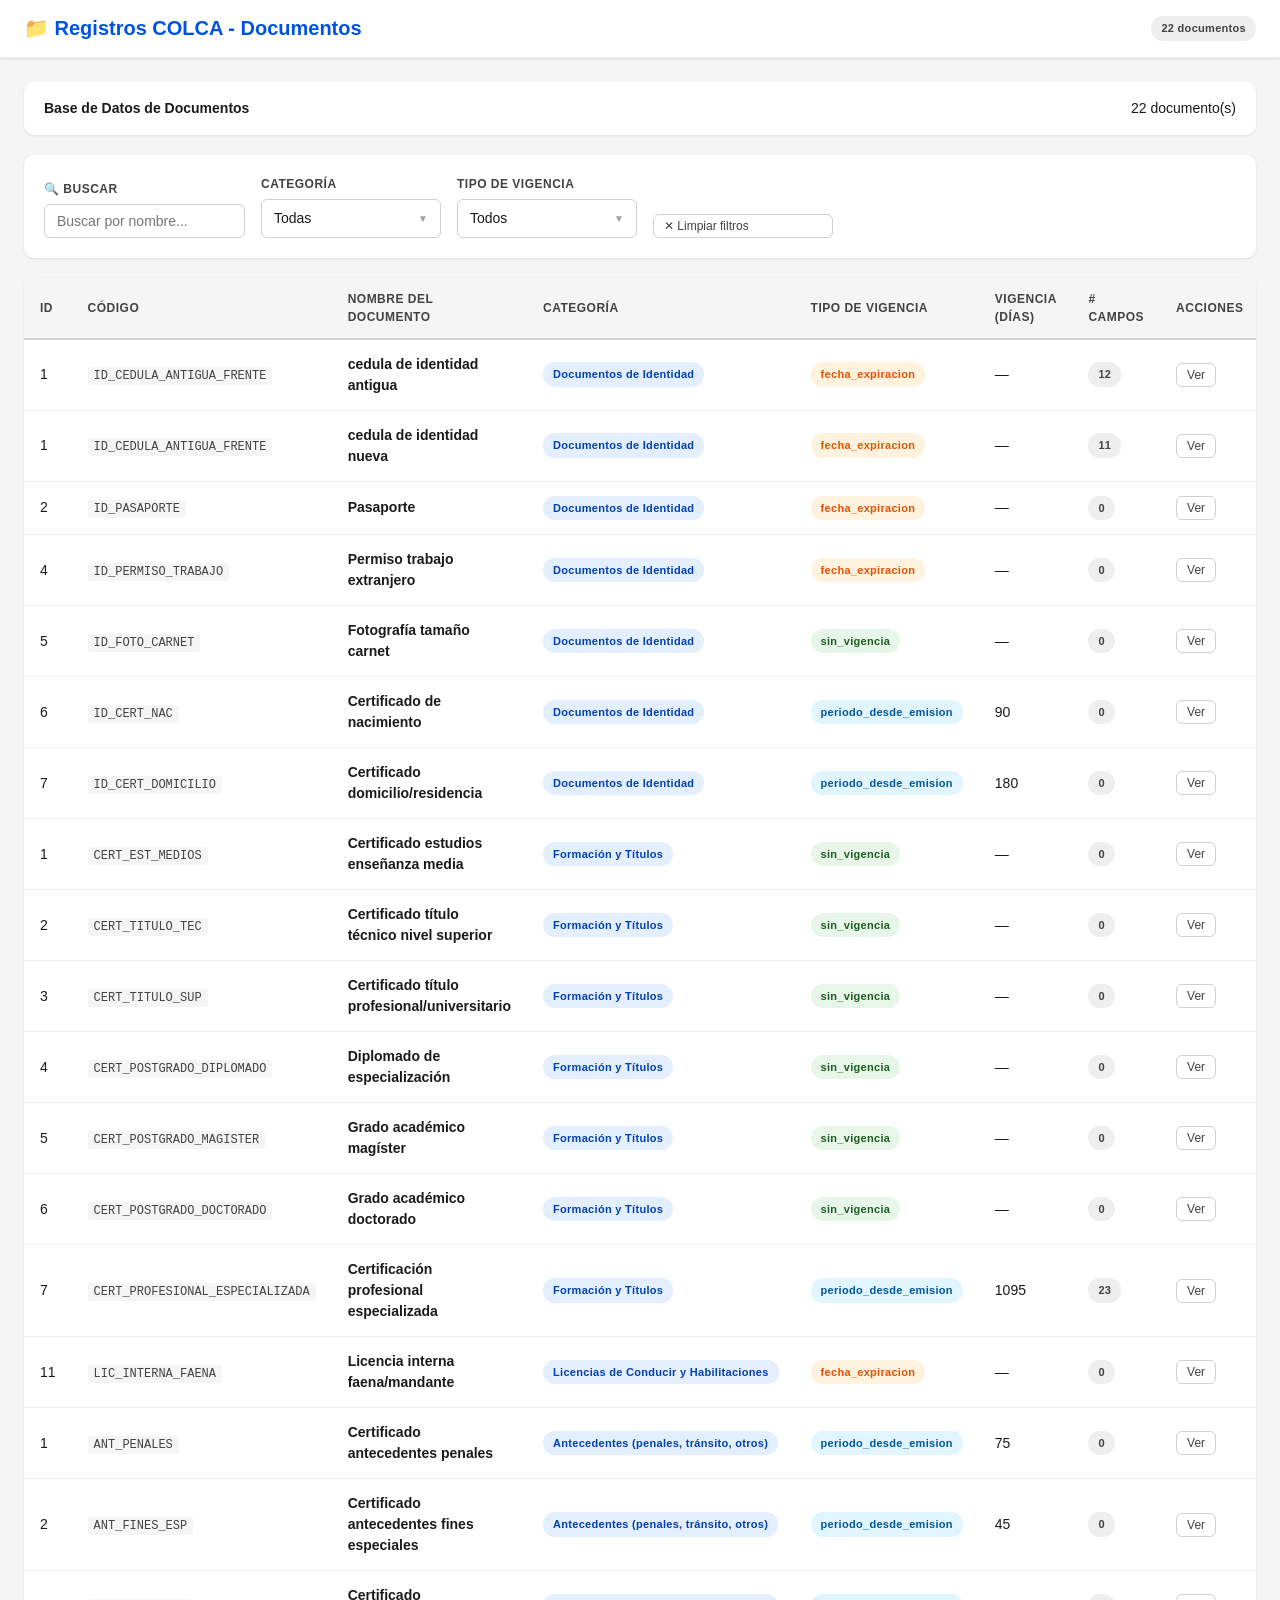
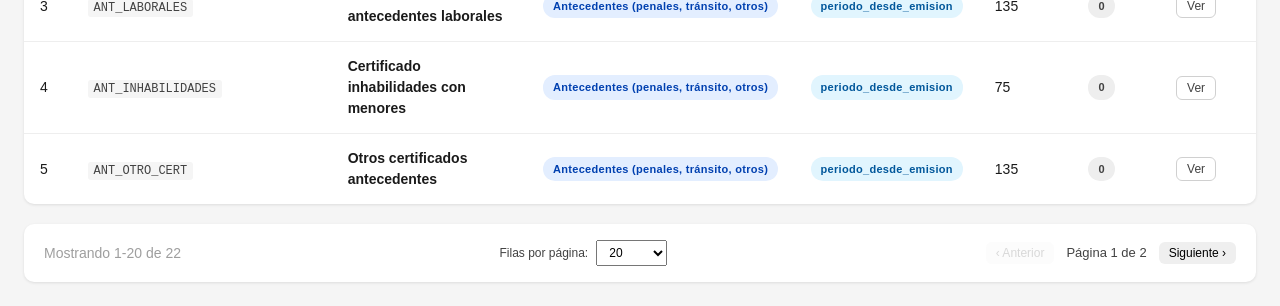
==== documentos_page.html @ 01bb347a "Update public page - 25-05-2026 20:51:00,65" ====
<!DOCTYPE html>
<html lang="es">
<head>
  <meta charset="UTF-8">
  <meta name="viewport" content="width=device-width, initial-scale=1.0">
  <title>Registros COLCA - Documentos</title>
  <style>
/* ============================================================================
   REGISTROS COLCA - Stylesheet
   Design System & Component Library
   ============================================================================ */

/* ============================================================================
   CSS VARIABLES
   ============================================================================ */

:root {
  /* Colors */
  --primary: #0053e2;
  --primary-hover: #003da3;
  --secondary: #ffc220;
  --success: #2a8703;
  --success-hover: #1f6602;
  --danger: #ea1100;
  --danger-hover: #b50d00;
  --warning: #ff9800;
  --info: #00bcd4;
  
  /* Grays */
  --gray-10: #f5f5f5;
  --gray-20: #eeeeee;
  --gray-50: #d0d0d0;
  --gray-100: #9e9e9e;
  --gray-140: #424242;
  --gray-160: #1a1a1a;
  
  /* UI */
  --border-radius: 6px;
  --border-radius-lg: 10px;
  --shadow-sm: 0 1px 3px rgba(0,0,0,.10);
  --shadow-md: 0 2px 8px rgba(0,0,0,.12);
  --shadow-lg: 0 4px 16px rgba(0,0,0,.15);
  
  /* Typography */
  --font-family: -apple-system, BlinkMacSystemFont, "Segoe UI", Roboto, "Helvetica Neue", Arial, sans-serif;
  --font-mono: "Consolas", "Monaco", "Courier New", monospace;
}

/* ============================================================================
   BASE STYLES
   ============================================================================ */

* {
  box-sizing: border-box;
  margin: 0;
  padding: 0;
}

body {
  font-family: var(--font-family);
  font-size: 14px;
  line-height: 1.5;
  color: var(--gray-160);
  background: var(--gray-10);
  overflow-x: hidden;
}

h1, h2, h3, h4, h5, h6 {
  font-weight: 600;
  line-height: 1.2;
}

h1 { font-size: 24px; }
h2 { font-size: 20px; }
h3 { font-size: 16px; }

/* ============================================================================
   HEADER
   ============================================================================ */

.header {
  background: white;
  border-bottom: 1px solid var(--gray-20);
  box-shadow: var(--shadow-sm);
  position: sticky;
  top: 0;
  z-index: 100;
}

.header-content {
  max-width: 1400px;
  margin: 0 auto;
  padding: 16px 24px;
  display: flex;
  align-items: center;
  justify-content: space-between;
}

.header h1 {
  margin: 0;
  color: var(--primary);
  font-size: 20px;
}

.header-actions {
  display: flex;
  align-items: center;
  gap: 10px;
}

/* ============================================================================
   CONTAINER
   ============================================================================ */

.container {
  max-width: 1400px;
  margin: 0 auto;
  padding: 24px;
}

/* ============================================================================
   BUTTONS
   ============================================================================ */

.btn {
  padding: 8px 16px;
  border: none;
  border-radius: var(--border-radius);
  font-size: 14px;
  font-weight: 500;
  font-family: inherit;
  cursor: pointer;
  transition: all 0.15s ease;
  display: inline-flex;
  align-items: center;
  gap: 6px;
  white-space: nowrap;
}

.btn:disabled {
  opacity: 0.5;
  cursor: not-allowed;
}

.btn-primary {
  background: var(--primary);
  color: white;
}

.btn-primary:hover:not(:disabled) {
  background: var(--primary-hover);
}

.btn-success {
  background: var(--success);
  color: white;
}

.btn-success:hover:not(:disabled) {
  background: var(--success-hover);
}

.btn-danger {
  background: var(--danger);
  color: white;
}

.btn-danger:hover:not(:disabled) {
  background: var(--danger-hover);
}

.btn-outline {
  background: white;
  color: var(--gray-140);
  border: 1px solid var(--gray-50);
}

.btn-outline:hover:not(:disabled) {
  background: var(--gray-10);
  border-color: var(--gray-100);
}

.btn-sm {
  padding: 4px 10px;
  font-size: 12px;
}

.btn-icon {
  padding: 6px;
  background: transparent;
  border: none;
  font-size: 18px;
  color: var(--gray-100);
  cursor: pointer;
  transition: color 0.15s;
}

.btn-icon:hover {
  color: var(--gray-160);
}

/* ============================================================================
   TOOLBAR
   ============================================================================ */

.toolbar {
  background: white;
  border-radius: var(--border-radius-lg);
  padding: 16px 20px;
  margin-bottom: 20px;
  display: flex;
  align-items: center;
  justify-content: space-between;
  box-shadow: var(--shadow-sm);
}

.toolbar-left, .toolbar-right {
  display: flex;
  align-items: center;
  gap: 10px;
}

/* ============================================================================
   FILTERS PANEL
   ============================================================================ */

.filters-panel {
  background: white;
  border-radius: var(--border-radius-lg);
  padding: 20px;
  margin-bottom: 20px;
  box-shadow: var(--shadow-sm);
  display: flex;
  flex-wrap: wrap;
  gap: 16px;
  align-items: flex-end;
}

.filter-group {
  display: flex;
  flex-direction: column;
  gap: 6px;
  min-width: 180px;
}

.filter-group label {
  font-size: 12px;
  font-weight: 600;
  color: var(--gray-140);
  text-transform: uppercase;
  letter-spacing: 0.5px;
}

/* ============================================================================
   INPUTS
   ============================================================================ */

.input-text {
  padding: 8px 12px;
  border: 1px solid var(--gray-50);
  border-radius: var(--border-radius);
  font-size: 14px;
  font-family: inherit;
  transition: border-color 0.15s;
  width: 100%;
}

.input-text:focus {
  outline: none;
  border-color: var(--primary);
}

.input-text:disabled {
  background: var(--gray-10);
  cursor: not-allowed;
}

.input-text-inline {
  padding: 4px 8px;
  border: 1px solid var(--gray-50);
  border-radius: var(--border-radius);
  font-size: 13px;
  font-family: inherit;
  width: 100%;
}

.input-text-inline:focus {
  outline: none;
  border-color: var(--primary);
}

.input-textarea {
  padding: 10px 12px;
  border: 1px solid var(--gray-50);
  border-radius: var(--border-radius);
  font-size: 14px;
  font-family: inherit;
  resize: vertical;
  width: 100%;
}

.input-textarea:focus {
  outline: none;
  border-color: var(--primary);
}

.input-select {
  padding: 8px 12px;
  border: 1px solid var(--gray-50);
  border-radius: var(--border-radius);
  font-size: 14px;
  font-family: inherit;
  background: white;
  cursor: pointer;
  width: 100%;
}

.input-select:focus {
  outline: none;
  border-color: var(--primary);
}

.select-sm {
  padding: 4px 8px;
  font-size: 12px;
}

.input-group {
  display: flex;
  gap: 8px;
}

/* ============================================================================
   MULTI-SELECT DROPDOWN
   ============================================================================ */

.multi-select {
  position: relative;
  min-width: 180px;
}

.ms-trigger {
  padding: 8px 12px;
  border: 1px solid var(--gray-50);
  border-radius: var(--border-radius);
  background: white;
  cursor: pointer;
  display: flex;
  align-items: center;
  justify-content: space-between;
  gap: 8px;
  transition: border-color 0.15s;
}

.ms-trigger:hover {
  border-color: var(--gray-100);
}

.ms-text {
  flex: 1;
  overflow: hidden;
  text-overflow: ellipsis;
  white-space: nowrap;
  font-size: 14px;
}

.ms-arrow {
  color: var(--gray-100);
  font-size: 10px;
}

.ms-dropdown {
  position: absolute;
  top: 100%;
  left: 0;
  right: 0;
  margin-top: 4px;
  background: white;
  border: 1px solid var(--gray-50);
  border-radius: var(--border-radius);
  box-shadow: var(--shadow-md);
  z-index: 1000;
  max-height: 250px;
  overflow-y: auto;
}

.ms-options {
  padding: 6px;
}

.ms-option {
  display: flex;
  align-items: center;
  gap: 8px;
  padding: 8px 10px;
  border-radius: var(--border-radius);
  cursor: pointer;
  transition: background 0.15s;
}

.ms-option:hover {
  background: var(--gray-10);
}

.ms-option input[type="checkbox"] {
  cursor: pointer;
}

/* ============================================================================
   TABLE
   ============================================================================ */

.table-container {
  background: white;
  border-radius: var(--border-radius-lg);
  box-shadow: var(--shadow-sm);
  overflow: hidden;
  margin-bottom: 20px;
}

.data-table {
  width: 100%;
  border-collapse: collapse;
}

.data-table thead {
  background: var(--gray-10);
  border-bottom: 2px solid var(--gray-50);
}

.data-table th {
  padding: 12px 16px;
  text-align: left;
  font-size: 12px;
  font-weight: 600;
  color: var(--gray-140);
  text-transform: uppercase;
  letter-spacing: 0.5px;
}

.data-table td {
  padding: 14px 16px;
  border-bottom: 1px solid var(--gray-20);
  font-size: 14px;
}

.data-table tbody tr:last-child td {
  border-bottom: none;
}

.table-row-clickable {
  cursor: pointer;
  transition: background 0.15s;
}

.table-row-clickable:hover {
  background: var(--gray-10);
}

.empty-state {
  text-align: center;
  padding: 60px 20px !important;
  color: var(--gray-100);
  font-size: 14px;
}

.empty-state-small {
  text-align: center;
  padding: 20px !important;
  color: var(--gray-100);
  font-size: 13px;
}

/* ============================================================================
   BADGES
   ============================================================================ */

.badge {
  display: inline-block;
  padding: 4px 10px;
  border-radius: 12px;
  font-size: 11px;
  font-weight: 600;
  letter-spacing: 0.3px;
  white-space: nowrap;
}

.badge-category {
  background: #e3eeff;
  color: #0040b0;
}

.badge-vigencia-fecha_expiracion {
  background: #fff3e0;
  color: #e65100;
}

.badge-vigencia-sin_vigencia {
  background: #e8f5e9;
  color: #1b5e20;
}

.badge-vigencia-periodo_desde_emision {
  background: #e1f5fe;
  color: #01579b;
}

.badge-neutral {
  background: var(--gray-20);
  color: var(--gray-140);
}

.badge-warning {
  background: var(--warning);
  color: white;
  animation: pulse 2s infinite;
}

@keyframes pulse {
  0%, 100% { opacity: 1; }
  50% { opacity: 0.7; }
}

.code-badge {
  font-family: var(--font-mono);
  font-size: 12px;
  background: var(--gray-10);
  padding: 2px 6px;
  border-radius: 3px;
  color: var(--gray-140);
}

/* ============================================================================
   PAGINATION
   ============================================================================ */

.pagination-bar {
  background: white;
  border-radius: var(--border-radius-lg);
  padding: 16px 20px;
  box-shadow: var(--shadow-sm);
  display: flex;
  align-items: center;
  justify-content: space-between;
  flex-wrap: wrap;
  gap: 16px;
}

.pagination-info {
  font-size: 14px;
  color: var(--gray-100);
}

.pagination-controls {
  display: flex;
  align-items: center;
  gap: 8px;
}

.pagination-controls label {
  font-size: 12px;
  color: var(--gray-140);
}

.pagination-buttons {
  display: flex;
  align-items: center;
  gap: 12px;
}

#page-indicator {
  font-size: 13px;
  color: var(--gray-140);
  font-weight: 500;
}

/* ============================================================================
   SIDEBAR
   ============================================================================ */

.sidebar {
  position: fixed;
  top: 0;
  right: 0;
  width: 500px;
  height: 100vh;
  background: white;
  box-shadow: var(--shadow-lg);
  z-index: 1001;
  display: none;
  flex-direction: column;
  animation: slideIn 0.25s ease-out;
}

@keyframes slideIn {
  from {
    transform: translateX(100%);
  }
  to {
    transform: translateX(0);
  }
}

.sidebar-overlay {
  position: fixed;
  top: 0;
  left: 0;
  width: 100%;
  height: 100%;
  background: rgba(0, 0, 0, 0.4);
  z-index: 1000;
  display: none;
  animation: fadeIn 0.25s ease-out;
}

@keyframes fadeIn {
  from { opacity: 0; }
  to { opacity: 1; }
}

.sidebar-header {
  padding: 20px 24px;
  border-bottom: 1px solid var(--gray-20);
  display: flex;
  align-items: center;
  justify-content: space-between;
}

.sidebar-header h2 {
  font-size: 18px;
  font-weight: 600;
  color: var(--gray-160);
  margin: 0;
  flex: 1;
  overflow: hidden;
  text-overflow: ellipsis;
  white-space: nowrap;
}

.sidebar-tabs {
  display: flex;
  border-bottom: 1px solid var(--gray-20);
  background: var(--gray-10);
}

.tab-btn {
  flex: 1;
  padding: 12px 16px;
  border: none;
  background: transparent;
  font-size: 13px;
  font-weight: 500;
  color: var(--gray-100);
  cursor: pointer;
  transition: all 0.15s;
  border-bottom: 2px solid transparent;
}

.tab-btn:hover {
  color: var(--gray-160);
  background: white;
}

.tab-btn.active {
  color: var(--primary);
  background: white;
  border-bottom-color: var(--primary);
}

.sidebar-body {
  flex: 1;
  overflow-y: auto;
  padding: 24px;
}

.sidebar-footer {
  padding: 16px 24px;
  border-top: 1px solid var(--gray-20);
  display: flex;
  gap: 10px;
}

/* ============================================================================
   FORM COMPONENTS
   ============================================================================ */

.form-section {
  display: flex;
  flex-direction: column;
  gap: 20px;
}

.form-group {
  display: flex;
  flex-direction: column;
  gap: 6px;
}

.form-label {
  font-size: 13px;
  font-weight: 600;
  color: var(--gray-140);
}

.form-hint {
  font-size: 12px;
  color: var(--gray-100);
  font-style: italic;
}

/* ============================================================================
   INFO BOX
   ============================================================================ */

.info-box {
  padding: 16px;
  border-radius: var(--border-radius);
  border-left: 4px solid;
  background: var(--gray-10);
  margin-top: 10px;
}

.info-box-blue {
  border-left-color: var(--info);
  background: #e1f5fe;
}

.info-box-gray {
  border-left-color: var(--gray-100);
  background: var(--gray-10);
}

.info-box-title {
  font-size: 13px;
  font-weight: 600;
  margin-bottom: 8px;
  color: var(--gray-160);
}

.info-box p {
  font-size: 13px;
  color: var(--gray-140);
  margin: 6px 0;
}

.info-list {
  margin: 8px 0;
  padding-left: 20px;
}

.info-list li {
  font-size: 13px;
  color: var(--gray-140);
  margin: 4px 0;
}

/* ============================================================================
   MINI TABLE (for nested data)
   ============================================================================ */

.mini-table {
  width: 100%;
  border-collapse: collapse;
  border: 1px solid var(--gray-50);
  border-radius: var(--border-radius);
  overflow: hidden;
}

.mini-table thead {
  background: var(--gray-10);
}

.mini-table th {
  padding: 10px 12px;
  text-align: left;
  font-size: 12px;
  font-weight: 600;
  color: var(--gray-140);
  border-bottom: 1px solid var(--gray-50);
}

.mini-table td {
  padding: 10px 12px;
  font-size: 13px;
  border-bottom: 1px solid var(--gray-20);
}

.mini-table tbody tr:last-child td {
  border-bottom: none;
}

/* ============================================================================
   RESPONSIVE
   ============================================================================ */

@media (max-width: 768px) {
  .sidebar {
    width: 100%;
  }
  
  .filters-panel {
    flex-direction: column;
  }
  
  .filter-group {
    width: 100%;
  }
  
  .toolbar {
    flex-direction: column;
    align-items: stretch;
  }
  
  .toolbar-left, .toolbar-right {
    flex-direction: column;
  }
  
  .pagination-bar {
    flex-direction: column;
    align-items: stretch;
  }
}

/* ============================================================================
   UTILITIES
   ============================================================================ */

.text-center { text-align: center; }
.text-right { text-align: right; }
.mt-10 { margin-top: 10px; }
.mt-20 { margin-top: 20px; }
.mb-10 { margin-bottom: 10px; }
.mb-20 { margin-bottom: 20px; }

  </style>
</head>
<body>
  <!-- Header -->
  <header class="header">
    <div class="header-content">
      <h1>📁 Registros COLCA - Documentos</h1>
      <div class="header-actions">
        <span class="badge badge-neutral" id="total-docs"></span>
      </div>
    </div>
  </header>

  <!-- Main Content -->
  <div class="container">
    <!-- Toolbar -->
    <div class="toolbar">
      <div class="toolbar-left">
        <strong>Base de Datos de Documentos</strong>
      </div>
      <div class="toolbar-right">
        <span id="stats-summary"></span>
      </div>
    </div>

    <!-- Filters -->
    <div class="filters-panel">
      <div class="filter-group">
        <label>🔍 Buscar</label>
        <input type="text" id="filter-search" class="input-text" placeholder="Buscar por nombre...">
      </div>

      <div class="filter-group">
        <label>Categoría</label>
        <div class="multi-select" id="ms-categoria">
          <div class="ms-trigger">
            <span class="ms-text">Todas</span>
            <span class="ms-arrow">▼</span>
          </div>
          <div class="ms-dropdown" style="display:none">
            <div class="ms-options" id="ms-categoria-opts"></div>
          </div>
        </div>
      </div>

      <div class="filter-group">
        <label>Tipo de Vigencia</label>
        <div class="multi-select" id="ms-vigencia">
          <div class="ms-trigger">
            <span class="ms-text">Todos</span>
            <span class="ms-arrow">▼</span>
          </div>
          <div class="ms-dropdown" style="display:none">
            <div class="ms-options" id="ms-vigencia-opts"></div>
          </div>
        </div>
      </div>

      <div class="filter-group">
        <button id="btn-clear-filters" class="btn btn-sm btn-outline">✕ Limpiar filtros</button>
      </div>
    </div>

    <!-- Table Container -->
    <div class="table-container">
      <table class="data-table" id="main-table">
        <thead>
          <tr>
            <th>ID</th>
            <th>Código</th>
            <th>Nombre del Documento</th>
            <th>Categoría</th>
            <th>Tipo de Vigencia</th>
            <th>Vigencia (días)</th>
            <th># Campos</th>
            <th>Acciones</th>
          </tr>
        </thead>
        <tbody id="table-body"></tbody>
      </table>
    </div>

    <!-- Pagination -->
    <div class="pagination-bar">
      <div class="pagination-info">
        <span id="pagination-info">Mostrando 0 de 0</span>
      </div>
      <div class="pagination-controls">
        <label>Filas por página:</label>
        <select id="rows-per-page" class="select-sm">
          <option value="20" selected>20</option>
          <option value="50">50</option>
          <option value="999999">Todas</option>
        </select>
      </div>
      <div class="pagination-buttons">
        <button id="btn-prev-page" class="btn btn-sm">‹ Anterior</button>
        <span id="page-indicator">Página 1 de 1</span>
        <button id="btn-next-page" class="btn btn-sm">Siguiente ›</button>
      </div>
    </div>
  </div>

  <!-- Sidebar (Read-only view) -->
  <div class="sidebar" id="sidebar" style="display: none;">
    <div class="sidebar-header">
      <h2 id="sidebar-title">Detalle del Documento</h2>
      <button id="btn-close-sidebar" class="btn-icon">✕</button>
    </div>

    <div class="sidebar-tabs">
      <button class="tab-btn active" data-tab="general">Información General</button>
      <button class="tab-btn" data-tab="vigencia">Vigencia</button>
      <button class="tab-btn" data-tab="campos">Campos</button>
      <button class="tab-btn" data-tab="notas">Notas</button>
    </div>

    <div class="sidebar-body" id="sidebar-body"></div>
  </div>

  <!-- Overlay -->
  <div class="sidebar-overlay" id="sidebar-overlay" style="display: none;"></div>

  <script>
    // ========================================================================
    // EMBEDDED DATA
    // ========================================================================
    const DOCUMENTS = [
  {
    "id": "1",
    "codigo": "ID_CEDULA_ANTIGUA_FRENTE",
    "nombre": "cedula de identidad antigua",
    "puede_tener_mas": "no",
    "categoria": "Documentos de Identidad",
    "tipo_vigencia": "fecha_expiracion",
    "vigencia_dias": "—",
    "campos": [
      {
        "nombre": "segundo apellido"
      },
      {
        "nombre": "primer nombre"
      },
      {
        "nombre": "segundo nombre"
      },
      {
        "nombre": "nacionalidad"
      },
      {
        "nombre": "sexo"
      },
      {
        "nombre": "fecha de nacimiento"
      },
      {
        "nombre": "numero de documento"
      },
      {
        "nombre": "fecha de emision"
      },
      {
        "nombre": "fecha de vencimiento"
      },
      {
        "nombre": "run"
      },
      {
        "nombre": "nacio_en"
      },
      {
        "nombre": "profesion"
      }
    ],
    "comentario": ""
  },
  {
    "id": "1",
    "codigo": "ID_CEDULA_ANTIGUA_FRENTE",
    "nombre": "cedula de identidad nueva",
    "puede_tener_mas": "no",
    "categoria": "Documentos de Identidad",
    "tipo_vigencia": "fecha_expiracion",
    "vigencia_dias": "—",
    "campos": [
      {
        "nombre": "segundo apellido"
      },
      {
        "nombre": "primer nombre"
      },
      {
        "nombre": "segundo nombre"
      },
      {
        "nombre": "nacionalidad"
      },
      {
        "nombre": "sexo"
      },
      {
        "nombre": "fecha de nacimiento"
      },
      {
        "nombre": "numero de documento"
      },
      {
        "nombre": "fecha de emision"
      },
      {
        "nombre": "fecha de vencimiento"
      },
      {
        "nombre": "run"
      },
      {
        "nombre": "nacio_en"
      }
    ],
    "comentario": ""
  },
  {
    "id": "2",
    "codigo": "ID_PASAPORTE",
    "nombre": "Pasaporte",
    "puede_tener_mas": "no",
    "categoria": "Documentos de Identidad",
    "tipo_vigencia": "fecha_expiracion",
    "vigencia_dias": "—",
    "campos": [],
    "comentario": ""
  },
  {
    "id": "4",
    "codigo": "ID_PERMISO_TRABAJO",
    "nombre": "Permiso trabajo extranjero",
    "puede_tener_mas": "no",
    "categoria": "Documentos de Identidad",
    "tipo_vigencia": "fecha_expiracion",
    "vigencia_dias": "—",
    "campos": [],
    "comentario": ""
  },
  {
    "id": "5",
    "codigo": "ID_FOTO_CARNET",
    "nombre": "Fotografía tamaño carnet",
    "puede_tener_mas": "no",
    "categoria": "Documentos de Identidad",
    "tipo_vigencia": "sin_vigencia",
    "vigencia_dias": "—",
    "campos": [],
    "comentario": ""
  },
  {
    "id": "6",
    "codigo": "ID_CERT_NAC",
    "nombre": "Certificado de nacimiento",
    "puede_tener_mas": "no",
    "categoria": "Documentos de Identidad",
    "tipo_vigencia": "periodo_desde_emision",
    "vigencia_dias": "90",
    "campos": [],
    "comentario": ""
  },
  {
    "id": "7",
    "codigo": "ID_CERT_DOMICILIO",
    "nombre": "Certificado domicilio/residencia",
    "puede_tener_mas": "no",
    "categoria": "Documentos de Identidad",
    "tipo_vigencia": "periodo_desde_emision",
    "vigencia_dias": "180",
    "campos": [],
    "comentario": ""
  },
  {
    "id": "1",
    "codigo": "CERT_EST_MEDIOS",
    "nombre": "Certificado estudios enseñanza media",
    "puede_tener_mas": "no",
    "categoria": "Formación y Títulos",
    "tipo_vigencia": "sin_vigencia",
    "vigencia_dias": "—",
    "campos": [],
    "comentario": ""
  },
  {
    "id": "2",
    "codigo": "CERT_TITULO_TEC",
    "nombre": "Certificado título técnico nivel superior",
    "puede_tener_mas": "no",
    "categoria": "Formación y Títulos",
    "tipo_vigencia": "sin_vigencia",
    "vigencia_dias": "—",
    "campos": [],
    "comentario": ""
  },
  {
    "id": "3",
    "codigo": "CERT_TITULO_SUP",
    "nombre": "Certificado título profesional/universitario",
    "puede_tener_mas": "no",
    "categoria": "Formación y Títulos",
    "tipo_vigencia": "sin_vigencia",
    "vigencia_dias": "—",
    "campos": [],
    "comentario": ""
  },
  {
    "id": "4",
    "codigo": "CERT_POSTGRADO_DIPLOMADO",
    "nombre": "Diplomado de especialización",
    "puede_tener_mas": "si",
    "categoria": "Formación y Títulos",
    "tipo_vigencia": "sin_vigencia",
    "vigencia_dias": "—",
    "campos": [],
    "comentario": ""
  },
  {
    "id": "5",
    "codigo": "CERT_POSTGRADO_MAGISTER",
    "nombre": "Grado académico magíster",
    "puede_tener_mas": "si",
    "categoria": "Formación y Títulos",
    "tipo_vigencia": "sin_vigencia",
    "vigencia_dias": "—",
    "campos": [],
    "comentario": ""
  },
  {
    "id": "6",
    "codigo": "CERT_POSTGRADO_DOCTORADO",
    "nombre": "Grado académico doctorado",
    "puede_tener_mas": "si",
    "categoria": "Formación y Títulos",
    "tipo_vigencia": "sin_vigencia",
    "vigencia_dias": "—",
    "campos": [],
    "comentario": ""
  },
  {
    "id": "7",
    "codigo": "CERT_PROFESIONAL_ESPECIALIZADA",
    "nombre": "Certificación profesional especializada",
    "puede_tener_mas": "si",
    "categoria": "Formación y Títulos",
    "tipo_vigencia": "periodo_desde_emision",
    "vigencia_dias": "1095",
    "campos": [
      {
        "nombre": "clase"
      },
      {
        "nombre": "numero de licencia"
      },
      {
        "nombre": "municipalidad"
      },
      {
        "nombre": "primer nombre"
      },
      {
        "nombre": "segundo nombre"
      },
      {
        "nombre": "primer apellido"
      },
      {
        "nombre": "segundo apellido"
      },
      {
        "nombre": "direccion"
      },
      {
        "nombre": "fecha ultimo control"
      },
      {
        "nombre": "fecha de control"
      },
      {
        "nombre": "restricciones"
      },
      {
        "nombre": "primer otorgamiento"
      },
      {
        "nombre": "run"
      },
      {
        "nombre": "primer apellido"
      },
      {
        "nombre": "segundo apellido"
      },
      {
        "nombre": "primer nombre"
      },
      {
        "nombre": "segundo nombre"
      },
      {
        "nombre": "direccion"
      },
      {
        "nombre": "restricciones"
      },
      {
        "nombre": "clase"
      },
      {
        "nombre": "primer otorgamiento"
      },
      {
        "nombre": "actual otorgamiento"
      },
      {
        "nombre": "proximo control"
      }
    ],
    "comentario": ""
  },
  {
    "id": "11",
    "codigo": "LIC_INTERNA_FAENA",
    "nombre": "Licencia interna faena/mandante",
    "puede_tener_mas": "no",
    "categoria": "Licencias de Conducir y Habilitaciones",
    "tipo_vigencia": "fecha_expiracion",
    "vigencia_dias": "—",
    "campos": [],
    "comentario": ""
  },
  {
    "id": "1",
    "codigo": "ANT_PENALES",
    "nombre": "Certificado antecedentes penales",
    "puede_tener_mas": "no",
    "categoria": "Antecedentes (penales, tránsito, otros)",
    "tipo_vigencia": "periodo_desde_emision",
    "vigencia_dias": "75",
    "campos": [],
    "comentario": ""
  },
  {
    "id": "2",
    "codigo": "ANT_FINES_ESP",
    "nombre": "Certificado antecedentes fines especiales",
    "puede_tener_mas": "no",
    "categoria": "Antecedentes (penales, tránsito, otros)",
    "tipo_vigencia": "periodo_desde_emision",
    "vigencia_dias": "45",
    "campos": [],
    "comentario": ""
  },
  {
    "id": "3",
    "codigo": "ANT_LABORALES",
    "nombre": "Certificado antecedentes laborales",
    "puede_tener_mas": "no",
    "categoria": "Antecedentes (penales, tránsito, otros)",
    "tipo_vigencia": "periodo_desde_emision",
    "vigencia_dias": "135",
    "campos": [],
    "comentario": ""
  },
  {
    "id": "4",
    "codigo": "ANT_INHABILIDADES",
    "nombre": "Certificado inhabilidades con menores",
    "puede_tener_mas": "no",
    "categoria": "Antecedentes (penales, tránsito, otros)",
    "tipo_vigencia": "periodo_desde_emision",
    "vigencia_dias": "75",
    "campos": [],
    "comentario": ""
  },
  {
    "id": "5",
    "codigo": "ANT_OTRO_CERT",
    "nombre": "Otros certificados antecedentes",
    "puede_tener_mas": "no",
    "categoria": "Antecedentes (penales, tránsito, otros)",
    "tipo_vigencia": "periodo_desde_emision",
    "vigencia_dias": "135",
    "campos": [],
    "comentario": ""
  },
  {
    "id": "6",
    "codigo": "ANT_HOJA_VIDA_COND",
    "nombre": "Hoja vida conductor",
    "puede_tener_mas": "no",
    "categoria": "Antecedentes (penales, tránsito, otros)",
    "tipo_vigencia": "periodo_desde_emision",
    "vigencia_dias": "365",
    "campos": [],
    "comentario": ""
  },
  {
    "id": "7",
    "codigo": "ANT_ANTEC_TRANSITO",
    "nombre": "Certificado antecedentes tránsito",
    "puede_tener_mas": "no",
    "categoria": "Antecedentes (penales, tránsito, otros)",
    "tipo_vigencia": "periodo_desde_emision",
    "vigencia_dias": "365",
    "campos": [],
    "comentario": ""
  }
];

    // ========================================================================
    // STATE
    // ========================================================================
    const STATE = {
      documents: DOCUMENTS,
      filteredDocuments: DOCUMENTS,
      filterState: {
        search: '',
        categoria: [],
        tipo_vigencia: []
      },
      currentPage: 1,
      rowsPerPage: 20,
      selectedDocumentId: null
    };

    // ========================================================================
    // HELPERS
    // ========================================================================
    function escapeHtml(text) {
      const div = document.createElement('div');
      div.textContent = text;
      return div.innerHTML;
    }

    // ========================================================================
    // FILTERS
    // ========================================================================
    function buildMultiSelectOptions(containerId, fieldName) {
      const uniqueValues = [...new Set(
        STATE.documents.map(doc => doc[fieldName]).filter(v => v && v.trim() !== '')
      )].sort();
      
      const container = document.getElementById(containerId + '-opts');
      container.innerHTML = uniqueValues.map(value => `
        <label class="ms-option">
          <input type="checkbox" value="${escapeHtml(value)}" 
                 onchange="onFilterChange('${fieldName}', this)">
          <span>${escapeHtml(value)}</span>
        </label>
      `).join('');
    }

    function onFilterChange(fieldName, checkbox) {
      const value = checkbox.value;
      
      if (checkbox.checked) {
        if (!STATE.filterState[fieldName].includes(value)) {
          STATE.filterState[fieldName].push(value);
        }
      } else {
        STATE.filterState[fieldName] = STATE.filterState[fieldName].filter(v => v !== value);
      }
      
      updateMultiSelectText(fieldName);
      applyFiltersAndRender();
    }

    function updateMultiSelectText(fieldName) {
      const msId = {
        'categoria': 'ms-categoria',
        'tipo_vigencia': 'ms-vigencia'
      }[fieldName];
      
      const selected = STATE.filterState[fieldName];
      const textEl = document.querySelector(`#${msId} .ms-text`);
      
      if (selected.length === 0) {
        textEl.textContent = fieldName === 'categoria' ? 'Todas' : 'Todos';
      } else if (selected.length === 1) {
        textEl.textContent = selected[0];
      } else {
        textEl.textContent = `${selected.length} seleccionados`;
      }
    }

    function applyFiltersAndRender() {
      let filtered = [...STATE.documents];
      
      // Search filter
      if (STATE.filterState.search.trim() !== '') {
        const searchLower = STATE.filterState.search.toLowerCase();
        filtered = filtered.filter(doc => 
          (doc.nombre || '').toLowerCase().includes(searchLower) ||
          (doc.codigo || '').toLowerCase().includes(searchLower) ||
          (doc.categoria || '').toLowerCase().includes(searchLower)
        );
      }
      
      // Categoria filter
      if (STATE.filterState.categoria.length > 0) {
        filtered = filtered.filter(doc => 
          STATE.filterState.categoria.includes(doc.categoria)
        );
      }
      
      // Tipo vigencia filter
      if (STATE.filterState.tipo_vigencia.length > 0) {
        filtered = filtered.filter(doc => 
          STATE.filterState.tipo_vigencia.includes(doc.tipo_vigencia)
        );
      }
      
      STATE.filteredDocuments = filtered;
      STATE.currentPage = 1;
      
      renderTable();
      updatePagination();
      updateStatsSummary();
    }

    function clearAllFilters() {
      STATE.filterState = {
        search: '',
        categoria: [],
        tipo_vigencia: []
      };
      
      document.getElementById('filter-search').value = '';
      document.querySelectorAll('.ms-option input[type="checkbox"]').forEach(cb => {
        cb.checked = false;
      });
      
      updateMultiSelectText('categoria');
      updateMultiSelectText('tipo_vigencia');
      applyFiltersAndRender();
    }

    // ========================================================================
    // TABLE
    // ========================================================================
    function renderTable() {
      const tbody = document.getElementById('table-body');
      const startIdx = (STATE.currentPage - 1) * STATE.rowsPerPage;
      const endIdx = startIdx + STATE.rowsPerPage;
      const pageData = STATE.filteredDocuments.slice(startIdx, endIdx);
      
      if (pageData.length === 0) {
        tbody.innerHTML = `
          <tr>
            <td colspan="8" class="empty-state">No hay documentos que coincidan con los filtros</td>
          </tr>
        `;
        return;
      }
      
      tbody.innerHTML = pageData.map(doc => `
        <tr onclick="openDocumentSidebar('${doc.id}')" class="table-row-clickable">
          <td>${escapeHtml(doc.id)}</td>
          <td><code class="code-badge">${escapeHtml(doc.codigo)}</code></td>
          <td><strong>${escapeHtml(doc.nombre)}</strong></td>
          <td><span class="badge badge-category">${escapeHtml(doc.categoria)}</span></td>
          <td><span class="badge badge-vigencia-${doc.tipo_vigencia}">${escapeHtml(doc.tipo_vigencia)}</span></td>
          <td>${escapeHtml(doc.vigencia_dias)}</td>
          <td><span class="badge badge-neutral">${doc.campos.length}</span></td>
          <td onclick="event.stopPropagation()">
            <button class="btn btn-sm btn-outline" onclick="openDocumentSidebar('${doc.id}')">Ver</button>
          </td>
        </tr>
      `).join('');
    }

    function updatePagination() {
      const totalPages = Math.ceil(STATE.filteredDocuments.length / STATE.rowsPerPage);
      const startIdx = (STATE.currentPage - 1) * STATE.rowsPerPage + 1;
      const endIdx = Math.min(startIdx + STATE.rowsPerPage - 1, STATE.filteredDocuments.length);
      
      document.getElementById('pagination-info').textContent = 
        `Mostrando ${startIdx}-${endIdx} de ${STATE.filteredDocuments.length}`;
      document.getElementById('page-indicator').textContent = 
        `Página ${STATE.currentPage} de ${totalPages || 1}`;
      
      document.getElementById('btn-prev-page').disabled = STATE.currentPage === 1;
      document.getElementById('btn-next-page').disabled = STATE.currentPage >= totalPages;
    }

    function updateStatsSummary() {
      document.getElementById('stats-summary').textContent = 
        `${STATE.filteredDocuments.length} documento(s)`;
      document.getElementById('total-docs').textContent = 
        `${STATE.documents.length} documentos`;
    }

    // ========================================================================
    // SIDEBAR (READ-ONLY)
    // ========================================================================
    function openDocumentSidebar(documentId) {
      STATE.selectedDocumentId = documentId;
      const doc = STATE.documents.find(d => d.id === documentId);
      if (!doc) return;
      
      document.getElementById('sidebar').style.display = 'flex';
      document.getElementById('sidebar-overlay').style.display = 'block';
      document.getElementById('sidebar-title').textContent = doc.nombre || 'Sin nombre';
      
      switchTab('general');
    }

    function closeSidebar() {
      document.getElementById('sidebar').style.display = 'none';
      document.getElementById('sidebar-overlay').style.display = 'none';
    }

    function switchTab(tabId) {
      document.querySelectorAll('.tab-btn').forEach(btn => {
        btn.classList.remove('active');
        if (btn.dataset.tab === tabId) btn.classList.add('active');
      });
      
      const doc = STATE.documents.find(d => d.id === STATE.selectedDocumentId);
      if (doc) renderTabContent(tabId, doc);
    }

    function renderTabContent(tabId, doc) {
      const container = document.getElementById('sidebar-body');
      
      switch (tabId) {
        case 'general':
          container.innerHTML = `
            <div class="form-section">
              <div class="form-group"><label class="form-label">ID</label><p>${escapeHtml(doc.id)}</p></div>
              <div class="form-group"><label class="form-label">Código</label><p><code>${escapeHtml(doc.codigo)}</code></p></div>
              <div class="form-group"><label class="form-label">Nombre</label><p><strong>${escapeHtml(doc.nombre)}</strong></p></div>
              <div class="form-group"><label class="form-label">Categoría</label><p>${escapeHtml(doc.categoria)}</p></div>
              <div class="form-group"><label class="form-label">Puede tener +1</label><p>${escapeHtml(doc.puede_tener_mas)}</p></div>
            </div>
          `;
          break;
        case 'vigencia':
          container.innerHTML = `
            <div class="form-section">
              <div class="form-group"><label class="form-label">Tipo</label><p>${escapeHtml(doc.tipo_vigencia)}</p></div>
              <div class="form-group"><label class="form-label">Días</label><p>${escapeHtml(doc.vigencia_dias)}</p></div>
            </div>
          `;
          break;
        case 'campos':
          const camposHTML = doc.campos.length > 0 
            ? doc.campos.map((c, i) => `<tr><td>${i+1}</td><td>${escapeHtml(c.nombre)}</td></tr>`).join('')
            : '<tr><td colspan="2" class="empty-state-small">Sin campos</td></tr>';
          container.innerHTML = `
            <div class="form-section">
              <table class="mini-table">
                <thead><tr><th>#</th><th>Campo</th></tr></thead>
                <tbody>${camposHTML}</tbody>
              </table>
            </div>
          `;
          break;
        case 'notas':
          container.innerHTML = `
            <div class="form-section">
              <div class="form-group"><label class="form-label">Comentario</label><p>${escapeHtml(doc.comentario) || '<em>Sin comentarios</em>'}</p></div>
            </div>
          `;
          break;
      }
    }

    // ========================================================================
    // INIT
    // ========================================================================
    document.addEventListener('DOMContentLoaded', () => {
      buildMultiSelectOptions('ms-categoria', 'categoria');
      buildMultiSelectOptions('ms-vigencia', 'tipo_vigencia');
      
      document.getElementById('filter-search').addEventListener('input', e => {
        STATE.filterState.search = e.target.value;
        applyFiltersAndRender();
      });
      
      document.getElementById('btn-clear-filters').addEventListener('click', clearAllFilters);
      document.getElementById('btn-prev-page').addEventListener('click', () => {
        if (STATE.currentPage > 1) {
          STATE.currentPage--;
          renderTable();
          updatePagination();
        }
      });
      document.getElementById('btn-next-page').addEventListener('click', () => {
        const totalPages = Math.ceil(STATE.filteredDocuments.length / STATE.rowsPerPage);
        if (STATE.currentPage < totalPages) {
          STATE.currentPage++;
          renderTable();
          updatePagination();
        }
      });
      document.getElementById('rows-per-page').addEventListener('change', e => {
        STATE.rowsPerPage = parseInt(e.target.value);
        STATE.currentPage = 1;
        renderTable();
        updatePagination();
      });
      
      document.getElementById('btn-close-sidebar').addEventListener('click', closeSidebar);
      document.getElementById('sidebar-overlay').addEventListener('click', closeSidebar);
      
      document.querySelectorAll('.tab-btn').forEach(btn => {
        btn.addEventListener('click', () => switchTab(btn.dataset.tab));
      });
      
      // Multi-select dropdowns
      document.querySelectorAll('.multi-select').forEach(ms => {
        const trigger = ms.querySelector('.ms-trigger');
        const dropdown = ms.querySelector('.ms-dropdown');
        trigger.addEventListener('click', e => {
          e.stopPropagation();
          document.querySelectorAll('.ms-dropdown').forEach(d => {
            if (d !== dropdown) d.style.display = 'none';
          });
          dropdown.style.display = dropdown.style.display === 'none' ? 'block' : 'none';
        });
      });
      
      document.addEventListener('click', () => {
        document.querySelectorAll('.ms-dropdown').forEach(d => d.style.display = 'none');
      });
      
      applyFiltersAndRender();
    });
  </script>
</body>
</html>
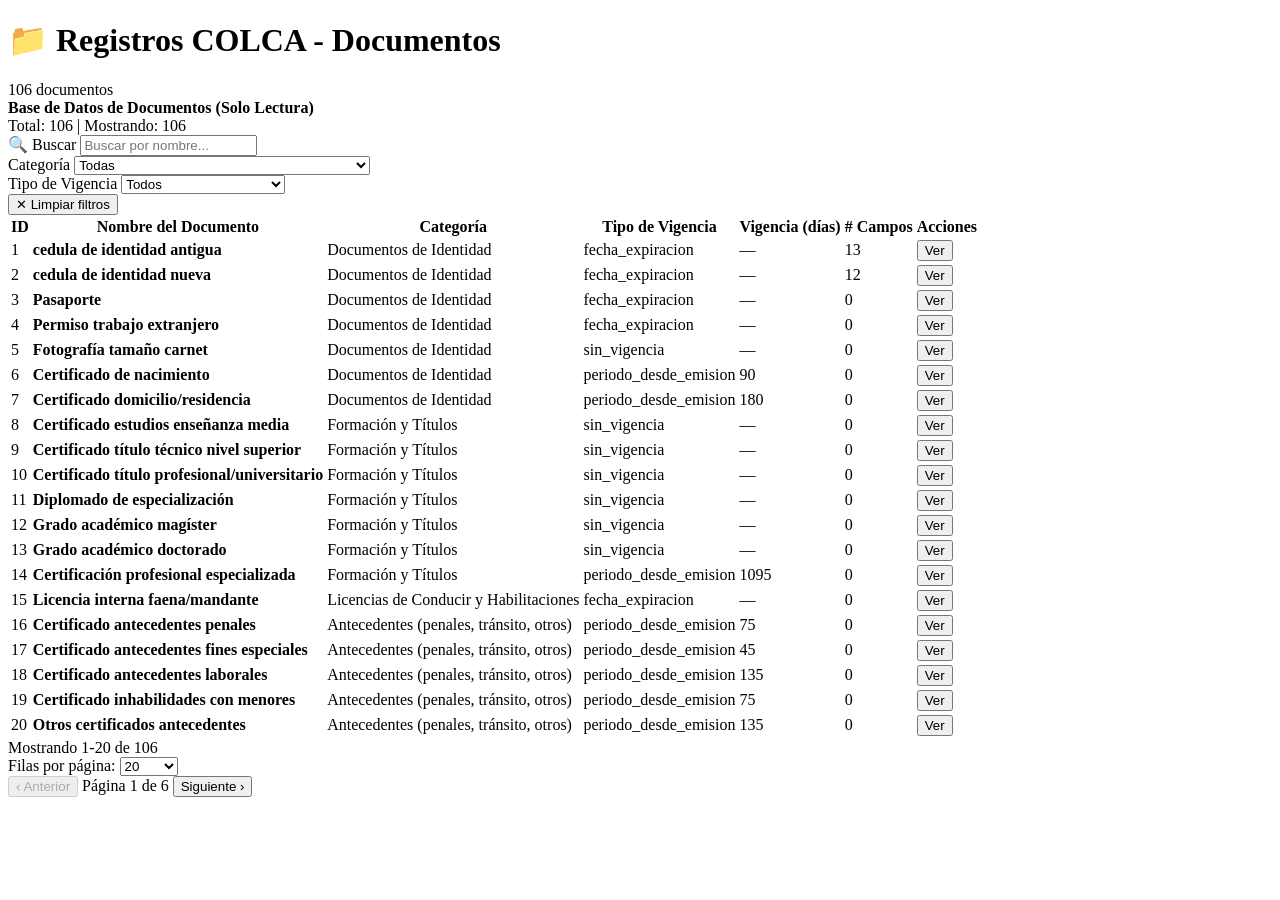
==== commit 112f2709: "Update public page" ====
--- a/documentos_page.html
+++ b/documentos_page.html
@@ -5,832 +5,6 @@
   <meta name="viewport" content="width=device-width, initial-scale=1.0">
   <title>Registros COLCA - Documentos</title>
   <style>
-/* ============================================================================
-   REGISTROS COLCA - Stylesheet
-   Design System & Component Library
-   ============================================================================ */
-
-/* ============================================================================
-   CSS VARIABLES
-   ============================================================================ */
-
-:root {
-  /* Colors */
-  --primary: #0053e2;
-  --primary-hover: #003da3;
-  --secondary: #ffc220;
-  --success: #2a8703;
-  --success-hover: #1f6602;
-  --danger: #ea1100;
-  --danger-hover: #b50d00;
-  --warning: #ff9800;
-  --info: #00bcd4;
-  
-  /* Grays */
-  --gray-10: #f5f5f5;
-  --gray-20: #eeeeee;
-  --gray-50: #d0d0d0;
-  --gray-100: #9e9e9e;
-  --gray-140: #424242;
-  --gray-160: #1a1a1a;
-  
-  /* UI */
-  --border-radius: 6px;
-  --border-radius-lg: 10px;
-  --shadow-sm: 0 1px 3px rgba(0,0,0,.10);
-  --shadow-md: 0 2px 8px rgba(0,0,0,.12);
-  --shadow-lg: 0 4px 16px rgba(0,0,0,.15);
-  
-  /* Typography */
-  --font-family: -apple-system, BlinkMacSystemFont, "Segoe UI", Roboto, "Helvetica Neue", Arial, sans-serif;
-  --font-mono: "Consolas", "Monaco", "Courier New", monospace;
-}
-
-/* ============================================================================
-   BASE STYLES
-   ============================================================================ */
-
-* {
-  box-sizing: border-box;
-  margin: 0;
-  padding: 0;
-}
-
-body {
-  font-family: var(--font-family);
-  font-size: 14px;
-  line-height: 1.5;
-  color: var(--gray-160);
-  background: var(--gray-10);
-  overflow-x: hidden;
-}
-
-h1, h2, h3, h4, h5, h6 {
-  font-weight: 600;
-  line-height: 1.2;
-}
-
-h1 { font-size: 24px; }
-h2 { font-size: 20px; }
-h3 { font-size: 16px; }
-
-/* ============================================================================
-   HEADER
-   ============================================================================ */
-
-.header {
-  background: white;
-  border-bottom: 1px solid var(--gray-20);
-  box-shadow: var(--shadow-sm);
-  position: sticky;
-  top: 0;
-  z-index: 100;
-}
-
-.header-content {
-  max-width: 1400px;
-  margin: 0 auto;
-  padding: 16px 24px;
-  display: flex;
-  align-items: center;
-  justify-content: space-between;
-}
-
-.header h1 {
-  margin: 0;
-  color: var(--primary);
-  font-size: 20px;
-}
-
-.header-actions {
-  display: flex;
-  align-items: center;
-  gap: 10px;
-}
-
-/* ============================================================================
-   CONTAINER
-   ============================================================================ */
-
-.container {
-  max-width: 1400px;
-  margin: 0 auto;
-  padding: 24px;
-}
-
-/* ============================================================================
-   BUTTONS
-   ============================================================================ */
-
-.btn {
-  padding: 8px 16px;
-  border: none;
-  border-radius: var(--border-radius);
-  font-size: 14px;
-  font-weight: 500;
-  font-family: inherit;
-  cursor: pointer;
-  transition: all 0.15s ease;
-  display: inline-flex;
-  align-items: center;
-  gap: 6px;
-  white-space: nowrap;
-}
-
-.btn:disabled {
-  opacity: 0.5;
-  cursor: not-allowed;
-}
-
-.btn-primary {
-  background: var(--primary);
-  color: white;
-}
-
-.btn-primary:hover:not(:disabled) {
-  background: var(--primary-hover);
-}
-
-.btn-success {
-  background: var(--success);
-  color: white;
-}
-
-.btn-success:hover:not(:disabled) {
-  background: var(--success-hover);
-}
-
-.btn-danger {
-  background: var(--danger);
-  color: white;
-}
-
-.btn-danger:hover:not(:disabled) {
-  background: var(--danger-hover);
-}
-
-.btn-outline {
-  background: white;
-  color: var(--gray-140);
-  border: 1px solid var(--gray-50);
-}
-
-.btn-outline:hover:not(:disabled) {
-  background: var(--gray-10);
-  border-color: var(--gray-100);
-}
-
-.btn-sm {
-  padding: 4px 10px;
-  font-size: 12px;
-}
-
-.btn-icon {
-  padding: 6px;
-  background: transparent;
-  border: none;
-  font-size: 18px;
-  color: var(--gray-100);
-  cursor: pointer;
-  transition: color 0.15s;
-}
-
-.btn-icon:hover {
-  color: var(--gray-160);
-}
-
-/* ============================================================================
-   TOOLBAR
-   ============================================================================ */
-
-.toolbar {
-  background: white;
-  border-radius: var(--border-radius-lg);
-  padding: 16px 20px;
-  margin-bottom: 20px;
-  display: flex;
-  align-items: center;
-  justify-content: space-between;
-  box-shadow: var(--shadow-sm);
-}
-
-.toolbar-left, .toolbar-right {
-  display: flex;
-  align-items: center;
-  gap: 10px;
-}
-
-/* ============================================================================
-   FILTERS PANEL
-   ============================================================================ */
-
-.filters-panel {
-  background: white;
-  border-radius: var(--border-radius-lg);
-  padding: 20px;
-  margin-bottom: 20px;
-  box-shadow: var(--shadow-sm);
-  display: flex;
-  flex-wrap: wrap;
-  gap: 16px;
-  align-items: flex-end;
-}
-
-.filter-group {
-  display: flex;
-  flex-direction: column;
-  gap: 6px;
-  min-width: 180px;
-}
-
-.filter-group label {
-  font-size: 12px;
-  font-weight: 600;
-  color: var(--gray-140);
-  text-transform: uppercase;
-  letter-spacing: 0.5px;
-}
-
-/* ============================================================================
-   INPUTS
-   ============================================================================ */
-
-.input-text {
-  padding: 8px 12px;
-  border: 1px solid var(--gray-50);
-  border-radius: var(--border-radius);
-  font-size: 14px;
-  font-family: inherit;
-  transition: border-color 0.15s;
-  width: 100%;
-}
-
-.input-text:focus {
-  outline: none;
-  border-color: var(--primary);
-}
-
-.input-text:disabled {
-  background: var(--gray-10);
-  cursor: not-allowed;
-}
-
-.input-text-inline {
-  padding: 4px 8px;
-  border: 1px solid var(--gray-50);
-  border-radius: var(--border-radius);
-  font-size: 13px;
-  font-family: inherit;
-  width: 100%;
-}
-
-.input-text-inline:focus {
-  outline: none;
-  border-color: var(--primary);
-}
-
-.input-textarea {
-  padding: 10px 12px;
-  border: 1px solid var(--gray-50);
-  border-radius: var(--border-radius);
-  font-size: 14px;
-  font-family: inherit;
-  resize: vertical;
-  width: 100%;
-}
-
-.input-textarea:focus {
-  outline: none;
-  border-color: var(--primary);
-}
-
-.input-select {
-  padding: 8px 12px;
-  border: 1px solid var(--gray-50);
-  border-radius: var(--border-radius);
-  font-size: 14px;
-  font-family: inherit;
-  background: white;
-  cursor: pointer;
-  width: 100%;
-}
-
-.input-select:focus {
-  outline: none;
-  border-color: var(--primary);
-}
-
-.select-sm {
-  padding: 4px 8px;
-  font-size: 12px;
-}
-
-.input-group {
-  display: flex;
-  gap: 8px;
-}
-
-/* ============================================================================
-   MULTI-SELECT DROPDOWN
-   ============================================================================ */
-
-.multi-select {
-  position: relative;
-  min-width: 180px;
-}
-
-.ms-trigger {
-  padding: 8px 12px;
-  border: 1px solid var(--gray-50);
-  border-radius: var(--border-radius);
-  background: white;
-  cursor: pointer;
-  display: flex;
-  align-items: center;
-  justify-content: space-between;
-  gap: 8px;
-  transition: border-color 0.15s;
-}
-
-.ms-trigger:hover {
-  border-color: var(--gray-100);
-}
-
-.ms-text {
-  flex: 1;
-  overflow: hidden;
-  text-overflow: ellipsis;
-  white-space: nowrap;
-  font-size: 14px;
-}
-
-.ms-arrow {
-  color: var(--gray-100);
-  font-size: 10px;
-}
-
-.ms-dropdown {
-  position: absolute;
-  top: 100%;
-  left: 0;
-  right: 0;
-  margin-top: 4px;
-  background: white;
-  border: 1px solid var(--gray-50);
-  border-radius: var(--border-radius);
-  box-shadow: var(--shadow-md);
-  z-index: 1000;
-  max-height: 250px;
-  overflow-y: auto;
-}
-
-.ms-options {
-  padding: 6px;
-}
-
-.ms-option {
-  display: flex;
-  align-items: center;
-  gap: 8px;
-  padding: 8px 10px;
-  border-radius: var(--border-radius);
-  cursor: pointer;
-  transition: background 0.15s;
-}
-
-.ms-option:hover {
-  background: var(--gray-10);
-}
-
-.ms-option input[type="checkbox"] {
-  cursor: pointer;
-}
-
-/* ============================================================================
-   TABLE
-   ============================================================================ */
-
-.table-container {
-  background: white;
-  border-radius: var(--border-radius-lg);
-  box-shadow: var(--shadow-sm);
-  overflow: hidden;
-  margin-bottom: 20px;
-}
-
-.data-table {
-  width: 100%;
-  border-collapse: collapse;
-}
-
-.data-table thead {
-  background: var(--gray-10);
-  border-bottom: 2px solid var(--gray-50);
-}
-
-.data-table th {
-  padding: 12px 16px;
-  text-align: left;
-  font-size: 12px;
-  font-weight: 600;
-  color: var(--gray-140);
-  text-transform: uppercase;
-  letter-spacing: 0.5px;
-}
-
-.data-table td {
-  padding: 14px 16px;
-  border-bottom: 1px solid var(--gray-20);
-  font-size: 14px;
-}
-
-.data-table tbody tr:last-child td {
-  border-bottom: none;
-}
-
-.table-row-clickable {
-  cursor: pointer;
-  transition: background 0.15s;
-}
-
-.table-row-clickable:hover {
-  background: var(--gray-10);
-}
-
-.empty-state {
-  text-align: center;
-  padding: 60px 20px !important;
-  color: var(--gray-100);
-  font-size: 14px;
-}
-
-.empty-state-small {
-  text-align: center;
-  padding: 20px !important;
-  color: var(--gray-100);
-  font-size: 13px;
-}
-
-/* ============================================================================
-   BADGES
-   ============================================================================ */
-
-.badge {
-  display: inline-block;
-  padding: 4px 10px;
-  border-radius: 12px;
-  font-size: 11px;
-  font-weight: 600;
-  letter-spacing: 0.3px;
-  white-space: nowrap;
-}
-
-.badge-category {
-  background: #e3eeff;
-  color: #0040b0;
-}
-
-.badge-vigencia-fecha_expiracion {
-  background: #fff3e0;
-  color: #e65100;
-}
-
-.badge-vigencia-sin_vigencia {
-  background: #e8f5e9;
-  color: #1b5e20;
-}
-
-.badge-vigencia-periodo_desde_emision {
-  background: #e1f5fe;
-  color: #01579b;
-}
-
-.badge-neutral {
-  background: var(--gray-20);
-  color: var(--gray-140);
-}
-
-.badge-warning {
-  background: var(--warning);
-  color: white;
-  animation: pulse 2s infinite;
-}
-
-@keyframes pulse {
-  0%, 100% { opacity: 1; }
-  50% { opacity: 0.7; }
-}
-
-.code-badge {
-  font-family: var(--font-mono);
-  font-size: 12px;
-  background: var(--gray-10);
-  padding: 2px 6px;
-  border-radius: 3px;
-  color: var(--gray-140);
-}
-
-/* ============================================================================
-   PAGINATION
-   ============================================================================ */
-
-.pagination-bar {
-  background: white;
-  border-radius: var(--border-radius-lg);
-  padding: 16px 20px;
-  box-shadow: var(--shadow-sm);
-  display: flex;
-  align-items: center;
-  justify-content: space-between;
-  flex-wrap: wrap;
-  gap: 16px;
-}
-
-.pagination-info {
-  font-size: 14px;
-  color: var(--gray-100);
-}
-
-.pagination-controls {
-  display: flex;
-  align-items: center;
-  gap: 8px;
-}
-
-.pagination-controls label {
-  font-size: 12px;
-  color: var(--gray-140);
-}
-
-.pagination-buttons {
-  display: flex;
-  align-items: center;
-  gap: 12px;
-}
-
-#page-indicator {
-  font-size: 13px;
-  color: var(--gray-140);
-  font-weight: 500;
-}
-
-/* ============================================================================
-   SIDEBAR
-   ============================================================================ */
-
-.sidebar {
-  position: fixed;
-  top: 0;
-  right: 0;
-  width: 500px;
-  height: 100vh;
-  background: white;
-  box-shadow: var(--shadow-lg);
-  z-index: 1001;
-  display: none;
-  flex-direction: column;
-  animation: slideIn 0.25s ease-out;
-}
-
-@keyframes slideIn {
-  from {
-    transform: translateX(100%);
-  }
-  to {
-    transform: translateX(0);
-  }
-}
-
-.sidebar-overlay {
-  position: fixed;
-  top: 0;
-  left: 0;
-  width: 100%;
-  height: 100%;
-  background: rgba(0, 0, 0, 0.4);
-  z-index: 1000;
-  display: none;
-  animation: fadeIn 0.25s ease-out;
-}
-
-@keyframes fadeIn {
-  from { opacity: 0; }
-  to { opacity: 1; }
-}
-
-.sidebar-header {
-  padding: 20px 24px;
-  border-bottom: 1px solid var(--gray-20);
-  display: flex;
-  align-items: center;
-  justify-content: space-between;
-}
-
-.sidebar-header h2 {
-  font-size: 18px;
-  font-weight: 600;
-  color: var(--gray-160);
-  margin: 0;
-  flex: 1;
-  overflow: hidden;
-  text-overflow: ellipsis;
-  white-space: nowrap;
-}
-
-.sidebar-tabs {
-  display: flex;
-  border-bottom: 1px solid var(--gray-20);
-  background: var(--gray-10);
-}
-
-.tab-btn {
-  flex: 1;
-  padding: 12px 16px;
-  border: none;
-  background: transparent;
-  font-size: 13px;
-  font-weight: 500;
-  color: var(--gray-100);
-  cursor: pointer;
-  transition: all 0.15s;
-  border-bottom: 2px solid transparent;
-}
-
-.tab-btn:hover {
-  color: var(--gray-160);
-  background: white;
-}
-
-.tab-btn.active {
-  color: var(--primary);
-  background: white;
-  border-bottom-color: var(--primary);
-}
-
-.sidebar-body {
-  flex: 1;
-  overflow-y: auto;
-  padding: 24px;
-}
-
-.sidebar-footer {
-  padding: 16px 24px;
-  border-top: 1px solid var(--gray-20);
-  display: flex;
-  gap: 10px;
-}
-
-/* ============================================================================
-   FORM COMPONENTS
-   ============================================================================ */
-
-.form-section {
-  display: flex;
-  flex-direction: column;
-  gap: 20px;
-}
-
-.form-group {
-  display: flex;
-  flex-direction: column;
-  gap: 6px;
-}
-
-.form-label {
-  font-size: 13px;
-  font-weight: 600;
-  color: var(--gray-140);
-}
-
-.form-hint {
-  font-size: 12px;
-  color: var(--gray-100);
-  font-style: italic;
-}
-
-/* ============================================================================
-   INFO BOX
-   ============================================================================ */
-
-.info-box {
-  padding: 16px;
-  border-radius: var(--border-radius);
-  border-left: 4px solid;
-  background: var(--gray-10);
-  margin-top: 10px;
-}
-
-.info-box-blue {
-  border-left-color: var(--info);
-  background: #e1f5fe;
-}
-
-.info-box-gray {
-  border-left-color: var(--gray-100);
-  background: var(--gray-10);
-}
-
-.info-box-title {
-  font-size: 13px;
-  font-weight: 600;
-  margin-bottom: 8px;
-  color: var(--gray-160);
-}
-
-.info-box p {
-  font-size: 13px;
-  color: var(--gray-140);
-  margin: 6px 0;
-}
-
-.info-list {
-  margin: 8px 0;
-  padding-left: 20px;
-}
-
-.info-list li {
-  font-size: 13px;
-  color: var(--gray-140);
-  margin: 4px 0;
-}
-
-/* ============================================================================
-   MINI TABLE (for nested data)
-   ============================================================================ */
-
-.mini-table {
-  width: 100%;
-  border-collapse: collapse;
-  border: 1px solid var(--gray-50);
-  border-radius: var(--border-radius);
-  overflow: hidden;
-}
-
-.mini-table thead {
-  background: var(--gray-10);
-}
-
-.mini-table th {
-  padding: 10px 12px;
-  text-align: left;
-  font-size: 12px;
-  font-weight: 600;
-  color: var(--gray-140);
-  border-bottom: 1px solid var(--gray-50);
-}
-
-.mini-table td {
-  padding: 10px 12px;
-  font-size: 13px;
-  border-bottom: 1px solid var(--gray-20);
-}
-
-.mini-table tbody tr:last-child td {
-  border-bottom: none;
-}
-
-/* ============================================================================
-   RESPONSIVE
-   ============================================================================ */
-
-@media (max-width: 768px) {
-  .sidebar {
-    width: 100%;
-  }
-  
-  .filters-panel {
-    flex-direction: column;
-  }
-  
-  .filter-group {
-    width: 100%;
-  }
-  
-  .toolbar {
-    flex-direction: column;
-    align-items: stretch;
-  }
-  
-  .toolbar-left, .toolbar-right {
-    flex-direction: column;
-  }
-  
-  .pagination-bar {
-    flex-direction: column;
-    align-items: stretch;
-  }
-}
-
-/* ============================================================================
-   UTILITIES
-   ============================================================================ */
-
-.text-center { text-align: center; }
-.text-right { text-align: right; }
-.mt-10 { margin-top: 10px; }
-.mt-20 { margin-top: 20px; }
-.mb-10 { margin-bottom: 10px; }
-.mb-20 { margin-bottom: 20px; }
 
   </style>
 </head>
@@ -850,7 +24,7 @@
     <!-- Toolbar -->
     <div class="toolbar">
       <div class="toolbar-left">
-        <strong>Base de Datos de Documentos</strong>
+        <strong>Base de Datos de Documentos (Solo Lectura)</strong>
       </div>
       <div class="toolbar-right">
         <span id="stats-summary"></span>
@@ -866,28 +40,16 @@
 
       <div class="filter-group">
         <label>Categoría</label>
-        <div class="multi-select" id="ms-categoria">
-          <div class="ms-trigger">
-            <span class="ms-text">Todas</span>
-            <span class="ms-arrow">▼</span>
-          </div>
-          <div class="ms-dropdown" style="display:none">
-            <div class="ms-options" id="ms-categoria-opts"></div>
-          </div>
-        </div>
+        <select id="filter-categoria" class="input-select">
+          <option value="">Todas</option>
+        </select>
       </div>
 
       <div class="filter-group">
         <label>Tipo de Vigencia</label>
-        <div class="multi-select" id="ms-vigencia">
-          <div class="ms-trigger">
-            <span class="ms-text">Todos</span>
-            <span class="ms-arrow">▼</span>
-          </div>
-          <div class="ms-dropdown" style="display:none">
-            <div class="ms-options" id="ms-vigencia-opts"></div>
-          </div>
-        </div>
+        <select id="filter-vigencia" class="input-select">
+          <option value="">Todos</option>
+        </select>
       </div>
 
       <div class="filter-group">
@@ -901,7 +63,6 @@
         <thead>
           <tr>
             <th>ID</th>
-            <th>Código</th>
             <th>Nombre del Documento</th>
             <th>Categoría</th>
             <th>Tipo de Vigencia</th>
@@ -952,13 +113,11 @@
     <div class="sidebar-body" id="sidebar-body"></div>
   </div>
 
-  <!-- Overlay -->
+  <!-- Overlay for sidebar -->
   <div class="sidebar-overlay" id="sidebar-overlay" style="display: none;"></div>
 
   <script>
-    // ========================================================================
-    // EMBEDDED DATA
-    // ========================================================================
+    // Embedded data
     const DOCUMENTS = [
   {
     "id": "1",
@@ -970,6 +129,9 @@
     "vigencia_dias": "—",
     "campos": [
       {
+        "nombre": "primer apellido"
+      },
+      {
         "nombre": "segundo apellido"
       },
       {
@@ -1009,7 +171,7 @@
     "comentario": ""
   },
   {
-    "id": "1",
+    "id": "2",
     "codigo": "ID_CEDULA_ANTIGUA_FRENTE",
     "nombre": "cedula de identidad nueva",
     "puede_tener_mas": "no",
@@ -1017,6 +179,9 @@
     "tipo_vigencia": "fecha_expiracion",
     "vigencia_dias": "—",
     "campos": [
+      {
+        "nombre": "primer apellido"
+      },
       {
         "nombre": "segundo apellido"
       },
@@ -1054,7 +219,7 @@
     "comentario": ""
   },
   {
-    "id": "2",
+    "id": "3",
     "codigo": "ID_PASAPORTE",
     "nombre": "Pasaporte",
     "puede_tener_mas": "no",
@@ -1109,7 +274,7 @@
     "comentario": ""
   },
   {
-    "id": "1",
+    "id": "8",
     "codigo": "CERT_EST_MEDIOS",
     "nombre": "Certificado estudios enseñanza media",
     "puede_tener_mas": "no",
@@ -1120,7 +285,7 @@
     "comentario": ""
   },
   {
-    "id": "2",
+    "id": "9",
     "codigo": "CERT_TITULO_TEC",
     "nombre": "Certificado título técnico nivel superior",
     "puede_tener_mas": "no",
@@ -1131,7 +296,7 @@
     "comentario": ""
   },
   {
-    "id": "3",
+    "id": "10",
     "codigo": "CERT_TITULO_SUP",
     "nombre": "Certificado título profesional/universitario",
     "puede_tener_mas": "no",
@@ -1142,7 +307,7 @@
     "comentario": ""
   },
   {
-    "id": "4",
+    "id": "11",
     "codigo": "CERT_POSTGRADO_DIPLOMADO",
     "nombre": "Diplomado de especialización",
     "puede_tener_mas": "si",
@@ -1153,7 +318,7 @@
     "comentario": ""
   },
   {
-    "id": "5",
+    "id": "12",
     "codigo": "CERT_POSTGRADO_MAGISTER",
     "nombre": "Grado académico magíster",
     "puede_tener_mas": "si",
@@ -1164,7 +329,7 @@
     "comentario": ""
   },
   {
-    "id": "6",
+    "id": "13",
     "codigo": "CERT_POSTGRADO_DOCTORADO",
     "nombre": "Grado académico doctorado",
     "puede_tener_mas": "si",
@@ -1175,88 +340,18 @@
     "comentario": ""
   },
   {
-    "id": "7",
+    "id": "14",
     "codigo": "CERT_PROFESIONAL_ESPECIALIZADA",
     "nombre": "Certificación profesional especializada",
     "puede_tener_mas": "si",
     "categoria": "Formación y Títulos",
     "tipo_vigencia": "periodo_desde_emision",
     "vigencia_dias": "1095",
-    "campos": [
-      {
-        "nombre": "clase"
-      },
-      {
-        "nombre": "numero de licencia"
-      },
-      {
-        "nombre": "municipalidad"
-      },
-      {
-        "nombre": "primer nombre"
-      },
-      {
-        "nombre": "segundo nombre"
-      },
-      {
-        "nombre": "primer apellido"
-      },
-      {
-        "nombre": "segundo apellido"
-      },
-      {
-        "nombre": "direccion"
-      },
-      {
-        "nombre": "fecha ultimo control"
-      },
-      {
-        "nombre": "fecha de control"
-      },
-      {
-        "nombre": "restricciones"
-      },
-      {
-        "nombre": "primer otorgamiento"
-      },
-      {
-        "nombre": "run"
-      },
-      {
-        "nombre": "primer apellido"
-      },
-      {
-        "nombre": "segundo apellido"
-      },
-      {
-        "nombre": "primer nombre"
-      },
-      {
-        "nombre": "segundo nombre"
-      },
-      {
-        "nombre": "direccion"
-      },
-      {
-        "nombre": "restricciones"
-      },
-      {
-        "nombre": "clase"
-      },
-      {
-        "nombre": "primer otorgamiento"
-      },
-      {
-        "nombre": "actual otorgamiento"
-      },
-      {
-        "nombre": "proximo control"
-      }
-    ],
-    "comentario": ""
-  },
-  {
-    "id": "11",
+    "campos": [],
+    "comentario": ""
+  },
+  {
+    "id": "15",
     "codigo": "LIC_INTERNA_FAENA",
     "nombre": "Licencia interna faena/mandante",
     "puede_tener_mas": "no",
@@ -1267,7 +362,7 @@
     "comentario": ""
   },
   {
-    "id": "1",
+    "id": "16",
     "codigo": "ANT_PENALES",
     "nombre": "Certificado antecedentes penales",
     "puede_tener_mas": "no",
@@ -1278,7 +373,7 @@
     "comentario": ""
   },
   {
-    "id": "2",
+    "id": "17",
     "codigo": "ANT_FINES_ESP",
     "nombre": "Certificado antecedentes fines especiales",
     "puede_tener_mas": "no",
@@ -1289,7 +384,7 @@
     "comentario": ""
   },
   {
-    "id": "3",
+    "id": "18",
     "codigo": "ANT_LABORALES",
     "nombre": "Certificado antecedentes laborales",
     "puede_tener_mas": "no",
@@ -1300,7 +395,7 @@
     "comentario": ""
   },
   {
-    "id": "4",
+    "id": "19",
     "codigo": "ANT_INHABILIDADES",
     "nombre": "Certificado inhabilidades con menores",
     "puede_tener_mas": "no",
@@ -1311,7 +406,7 @@
     "comentario": ""
   },
   {
-    "id": "5",
+    "id": "20",
     "codigo": "ANT_OTRO_CERT",
     "nombre": "Otros certificados antecedentes",
     "puede_tener_mas": "no",
@@ -1322,7 +417,7 @@
     "comentario": ""
   },
   {
-    "id": "6",
+    "id": "21",
     "codigo": "ANT_HOJA_VIDA_COND",
     "nombre": "Hoja vida conductor",
     "puede_tener_mas": "no",
@@ -1333,7 +428,7 @@
     "comentario": ""
   },
   {
-    "id": "7",
+    "id": "22",
     "codigo": "ANT_ANTEC_TRANSITO",
     "nombre": "Certificado antecedentes tránsito",
     "puede_tener_mas": "no",
@@ -1342,253 +437,1124 @@
     "vigencia_dias": "365",
     "campos": [],
     "comentario": ""
+  },
+  {
+    "id": "23",
+    "codigo": "LIC_CONDUCIR_A1",
+    "nombre": "Licencia conducir clase A1",
+    "puede_tener_mas": "no",
+    "categoria": "Licencias de Conducir y Habilitaciones",
+    "tipo_vigencia": "fecha_expiracion",
+    "vigencia_dias": "—",
+    "campos": [],
+    "comentario": ""
+  },
+  {
+    "id": "24",
+    "codigo": "LIC_CONDUCIR_A2",
+    "nombre": "Licencia conducir clase A2 (con restricciones)",
+    "puede_tener_mas": "no",
+    "categoria": "Licencias de Conducir y Habilitaciones",
+    "tipo_vigencia": "fecha_expiracion",
+    "vigencia_dias": "—",
+    "campos": [],
+    "comentario": ""
+  },
+  {
+    "id": "25",
+    "codigo": "LIC_CONDUCIR_A3",
+    "nombre": "Licencia conducir clase A3",
+    "puede_tener_mas": "no",
+    "categoria": "Licencias de Conducir y Habilitaciones",
+    "tipo_vigencia": "fecha_expiracion",
+    "vigencia_dias": "—",
+    "campos": [],
+    "comentario": ""
+  },
+  {
+    "id": "26",
+    "codigo": "LIC_CONDUCIR_A4",
+    "nombre": "Licencia conducir clase A4 (con restricciones única)",
+    "puede_tener_mas": "no",
+    "categoria": "Licencias de Conducir y Habilitaciones",
+    "tipo_vigencia": "fecha_expiracion",
+    "vigencia_dias": "—",
+    "campos": [],
+    "comentario": ""
+  },
+  {
+    "id": "27",
+    "codigo": "LIC_CONDUCIR_A5",
+    "nombre": "Licencia conducir clase A5",
+    "puede_tener_mas": "no",
+    "categoria": "Licencias de Conducir y Habilitaciones",
+    "tipo_vigencia": "fecha_expiracion",
+    "vigencia_dias": "—",
+    "campos": [],
+    "comentario": ""
+  },
+  {
+    "id": "28",
+    "codigo": "LIC_CONDUCIR_B",
+    "nombre": "Licencia conducir clase B",
+    "puede_tener_mas": "no",
+    "categoria": "Licencias de Conducir y Habilitaciones",
+    "tipo_vigencia": "fecha_expiracion",
+    "vigencia_dias": "—",
+    "campos": [],
+    "comentario": ""
+  },
+  {
+    "id": "29",
+    "codigo": "LIC_CONDUCIR_C",
+    "nombre": "Licencia conducir clase C",
+    "puede_tener_mas": "no",
+    "categoria": "Licencias de Conducir y Habilitaciones",
+    "tipo_vigencia": "fecha_expiracion",
+    "vigencia_dias": "—",
+    "campos": [],
+    "comentario": ""
+  },
+  {
+    "id": "30",
+    "codigo": "LIC_CONDUCIR_D",
+    "nombre": "Licencia conducir clase D",
+    "puede_tener_mas": "no",
+    "categoria": "Licencias de Conducir y Habilitaciones",
+    "tipo_vigencia": "fecha_expiracion",
+    "vigencia_dias": "—",
+    "campos": [],
+    "comentario": ""
+  },
+  {
+    "id": "31",
+    "codigo": "LIC_CONDUCIR_E",
+    "nombre": "Licencia conducir clase E",
+    "puede_tener_mas": "no",
+    "categoria": "Licencias de Conducir y Habilitaciones",
+    "tipo_vigencia": "fecha_expiracion",
+    "vigencia_dias": "—",
+    "campos": [],
+    "comentario": ""
+  },
+  {
+    "id": "32",
+    "codigo": "LIC_MAQUINARIA",
+    "nombre": "Licencia para maquinaria",
+    "puede_tener_mas": "si",
+    "categoria": "Licencias de Conducir y Habilitaciones",
+    "tipo_vigencia": "fecha_expiracion",
+    "vigencia_dias": "—",
+    "campos": [],
+    "comentario": ""
+  },
+  {
+    "id": "33",
+    "codigo": "EXAM_PREOC",
+    "nombre": "Examen preocupacional periódico",
+    "puede_tener_mas": "no",
+    "categoria": "Exámenes Médicos y Aptitud Ocupacional",
+    "tipo_vigencia": "periodo_desde_emision",
+    "vigencia_dias": "365",
+    "campos": [],
+    "comentario": ""
+  },
+  {
+    "id": "34",
+    "codigo": "EXAM_POSOP_ANUAL",
+    "nombre": "Examen posocupacional periódico",
+    "puede_tener_mas": "no",
+    "categoria": "Exámenes Médicos y Aptitud Ocupacional",
+    "tipo_vigencia": "periodo_desde_emision",
+    "vigencia_dias": "365",
+    "campos": [],
+    "comentario": ""
+  },
+  {
+    "id": "35",
+    "codigo": "EXAM_ALTURA_FISICA",
+    "nombre": "Examen trabajo en altura física",
+    "puede_tener_mas": "no",
+    "categoria": "Exámenes Médicos y Aptitud Ocupacional",
+    "tipo_vigencia": "periodo_desde_emision",
+    "vigencia_dias": "365",
+    "campos": [],
+    "comentario": ""
+  },
+  {
+    "id": "36",
+    "codigo": "EXAM_ALTURA_VISION",
+    "nombre": "Examen trabajo en altura geográfica",
+    "puede_tener_mas": "no",
+    "categoria": "Exámenes Médicos y Aptitud Ocupacional",
+    "tipo_vigencia": "periodo_desde_emision",
+    "vigencia_dias": "365",
+    "campos": [],
+    "comentario": ""
+  },
+  {
+    "id": "37",
+    "codigo": "EXAM_PSICO_MINERIA",
+    "nombre": "Examen psicoemocional",
+    "puede_tener_mas": "no",
+    "categoria": "Exámenes Médicos y Aptitud Ocupacional",
+    "tipo_vigencia": "periodo_desde_emision",
+    "vigencia_dias": "365",
+    "campos": [],
+    "comentario": ""
+  },
+  {
+    "id": "38",
+    "codigo": "EXAM_PSICOTECH",
+    "nombre": "Examen psicotecnico",
+    "puede_tener_mas": "no",
+    "categoria": "Exámenes Médicos y Aptitud Ocupacional",
+    "tipo_vigencia": "periodo_desde_emision",
+    "vigencia_dias": "365",
+    "campos": [],
+    "comentario": ""
+  },
+  {
+    "id": "39",
+    "codigo": "EXAM_ALCOHOL_DROGAS",
+    "nombre": "Examen alcohol y drogas",
+    "puede_tener_mas": "no",
+    "categoria": "Exámenes Médicos y Aptitud Ocupacional",
+    "tipo_vigencia": "periodo_desde_emision",
+    "vigencia_dias": "365",
+    "campos": [],
+    "comentario": ""
+  },
+  {
+    "id": "40",
+    "codigo": "EXAM_BATERIA_OCUPACIONAL",
+    "nombre": "Batería ocupacional metalúrgica",
+    "puede_tener_mas": "no",
+    "categoria": "Exámenes Médicos y Aptitud Ocupacional",
+    "tipo_vigencia": "periodo_desde_emision",
+    "vigencia_dias": "365",
+    "campos": [],
+    "comentario": ""
+  },
+  {
+    "id": "41",
+    "codigo": "EXAM_AVIACION_RIESGO",
+    "nombre": "Examen aviación de riesgo",
+    "puede_tener_mas": "no",
+    "categoria": "Exámenes Médicos y Aptitud Ocupacional",
+    "tipo_vigencia": "periodo_desde_emision",
+    "vigencia_dias": "365",
+    "campos": [],
+    "comentario": ""
+  },
+  {
+    "id": "42",
+    "codigo": "EXAM_VISION",
+    "nombre": "Examen de visión",
+    "puede_tener_mas": "no",
+    "categoria": "Exámenes Médicos y Aptitud Ocupacional",
+    "tipo_vigencia": "periodo_desde_emision",
+    "vigencia_dias": "365",
+    "campos": [],
+    "comentario": ""
+  },
+  {
+    "id": "43",
+    "codigo": "EXAM_AUDIOMETRIA",
+    "nombre": "Examen audiometría",
+    "puede_tener_mas": "no",
+    "categoria": "Exámenes Médicos y Aptitud Ocupacional",
+    "tipo_vigencia": "periodo_desde_emision",
+    "vigencia_dias": "365",
+    "campos": [],
+    "comentario": ""
+  },
+  {
+    "id": "44",
+    "codigo": "EXAM_OHNO_OCUPACIO",
+    "nombre": "Examen oftalmológico",
+    "puede_tener_mas": "no",
+    "categoria": "Exámenes Médicos y Aptitud Ocupacional",
+    "tipo_vigencia": "periodo_desde_emision",
+    "vigencia_dias": "365",
+    "campos": [],
+    "comentario": ""
+  },
+  {
+    "id": "45",
+    "codigo": "CERT_TRABAJO_ALTURA",
+    "nombre": "Certificado trabajo en altura",
+    "puede_tener_mas": "no",
+    "categoria": "Certificaciones y Cursos HEC / Técnicas",
+    "tipo_vigencia": "periodo_desde_emision",
+    "vigencia_dias": "365",
+    "campos": [],
+    "comentario": ""
+  },
+  {
+    "id": "46",
+    "codigo": "CERT_ESPACIOS_CONF",
+    "nombre": "Certificado espacios confinados",
+    "puede_tener_mas": "no",
+    "categoria": "Certificaciones y Cursos HEC / Técnicas",
+    "tipo_vigencia": "periodo_desde_emision",
+    "vigencia_dias": "365",
+    "campos": [],
+    "comentario": ""
+  },
+  {
+    "id": "47",
+    "codigo": "CERT_PRIM_AUXILIOS",
+    "nombre": "Certificado primeros auxilios",
+    "puede_tener_mas": "no",
+    "categoria": "Certificaciones y Cursos HEC / Técnicas",
+    "tipo_vigencia": "periodo_desde_emision",
+    "vigencia_dias": "730",
+    "campos": [],
+    "comentario": ""
+  },
+  {
+    "id": "48",
+    "codigo": "CERT_RCP",
+    "nombre": "Certificado RCP",
+    "puede_tener_mas": "no",
+    "categoria": "Certificaciones y Cursos HEC / Técnicas",
+    "tipo_vigencia": "periodo_desde_emision",
+    "vigencia_dias": "365",
+    "campos": [],
+    "comentario": ""
+  },
+  {
+    "id": "49",
+    "codigo": "CERT_EXTINCION_INCEND",
+    "nombre": "Certificado extinción incendio",
+    "puede_tener_mas": "no",
+    "categoria": "Certificaciones y Cursos HEC / Técnicas",
+    "tipo_vigencia": "periodo_desde_emision",
+    "vigencia_dias": "365",
+    "campos": [],
+    "comentario": ""
+  },
+  {
+    "id": "50",
+    "codigo": "CERT_MANEJO_DEFENSIVO",
+    "nombre": "Curso manejo defensivo",
+    "puede_tener_mas": "no",
+    "categoria": "Certificaciones y Cursos HEC / Técnicas",
+    "tipo_vigencia": "periodo_desde_emision",
+    "vigencia_dias": "365",
+    "campos": [],
+    "comentario": ""
+  },
+  {
+    "id": "51",
+    "codigo": "CERT_MANEJO_DEF_SIM",
+    "nombre": "Curso manejo defensivo simulador",
+    "puede_tener_mas": "no",
+    "categoria": "Certificaciones y Cursos HEC / Técnicas",
+    "tipo_vigencia": "periodo_desde_emision",
+    "vigencia_dias": "365",
+    "campos": [],
+    "comentario": ""
+  },
+  {
+    "id": "52",
+    "codigo": "CERT_ISAM_RIESGO",
+    "nombre": "Certificado ISAM",
+    "puede_tener_mas": "no",
+    "categoria": "Certificaciones y Cursos HEC / Técnicas",
+    "tipo_vigencia": "periodo_desde_emision",
+    "vigencia_dias": "365",
+    "campos": [],
+    "comentario": ""
+  },
+  {
+    "id": "53",
+    "codigo": "CERT_MATERIALES_PELIG",
+    "nombre": "Certificado materiales peligrosos",
+    "puede_tener_mas": "no",
+    "categoria": "Certificaciones y Cursos HEC / Técnicas",
+    "tipo_vigencia": "periodo_desde_emision",
+    "vigencia_dias": "365",
+    "campos": [],
+    "comentario": ""
+  },
+  {
+    "id": "54",
+    "codigo": "CERT_COMP_OTEC",
+    "nombre": "Certificado competencias OTEC",
+    "puede_tener_mas": "no",
+    "categoria": "Certificaciones y Cursos HEC / Técnicas",
+    "tipo_vigencia": "periodo_desde_emision",
+    "vigencia_dias": "365",
+    "campos": [],
+    "comentario": ""
+  },
+  {
+    "id": "55",
+    "codigo": "CERT_EXAMENES_PRACT",
+    "nombre": "Certificado exámenes prácticos",
+    "puede_tener_mas": "no",
+    "categoria": "Certificaciones y Cursos HEC / Técnicas",
+    "tipo_vigencia": "periodo_desde_emision",
+    "vigencia_dias": "365",
+    "campos": [],
+    "comentario": ""
+  },
+  {
+    "id": "56",
+    "codigo": "CERT_ANDAMIOS",
+    "nombre": "Certificado montaje andamios",
+    "puede_tener_mas": "no",
+    "categoria": "Certificaciones y Cursos HEC / Técnicas",
+    "tipo_vigencia": "periodo_desde_emision",
+    "vigencia_dias": "365",
+    "campos": [],
+    "comentario": ""
+  },
+  {
+    "id": "57",
+    "codigo": "CERT_SISTEMAS_IZAJE",
+    "nombre": "Certificado sistemas izaje",
+    "puede_tener_mas": "no",
+    "categoria": "Certificaciones y Cursos HEC / Técnicas",
+    "tipo_vigencia": "periodo_desde_emision",
+    "vigencia_dias": "365",
+    "campos": [],
+    "comentario": ""
+  },
+  {
+    "id": "58",
+    "codigo": "CERT_RIGGER",
+    "nombre": "Certificado señalero",
+    "puede_tener_mas": "no",
+    "categoria": "Certificaciones y Cursos HEC / Técnicas",
+    "tipo_vigencia": "periodo_desde_emision",
+    "vigencia_dias": "365",
+    "campos": [],
+    "comentario": ""
+  },
+  {
+    "id": "59",
+    "codigo": "CERT_MANEJO_GPS",
+    "nombre": "Certificado manejo GPS",
+    "puede_tener_mas": "no",
+    "categoria": "Certificaciones y Cursos HEC / Técnicas",
+    "tipo_vigencia": "periodo_desde_emision",
+    "vigencia_dias": "365",
+    "campos": [],
+    "comentario": ""
+  },
+  {
+    "id": "60",
+    "codigo": "CERT_CARGA_PELIGROSA",
+    "nombre": "Certificado carga peligrosa",
+    "puede_tener_mas": "no",
+    "categoria": "Certificaciones y Cursos HEC / Técnicas",
+    "tipo_vigencia": "periodo_desde_emision",
+    "vigencia_dias": "365",
+    "campos": [],
+    "comentario": ""
+  },
+  {
+    "id": "61",
+    "codigo": "CERT_NACOGAMAT",
+    "nombre": "Certificado NACOGAMAT",
+    "puede_tener_mas": "no",
+    "categoria": "Certificaciones y Cursos HEC / Técnicas",
+    "tipo_vigencia": "periodo_desde_emision",
+    "vigencia_dias": "365",
+    "campos": [],
+    "comentario": ""
+  },
+  {
+    "id": "62",
+    "codigo": "CERT_FATIGA",
+    "nombre": "Certificado fatiga",
+    "puede_tener_mas": "no",
+    "categoria": "Certificaciones y Cursos HEC / Técnicas",
+    "tipo_vigencia": "periodo_desde_emision",
+    "vigencia_dias": "365",
+    "campos": [],
+    "comentario": ""
+  },
+  {
+    "id": "63",
+    "codigo": "CERT_GRUA_VIAJANTE",
+    "nombre": "Certificado Grúa Viajante (Puente Grúa)",
+    "puede_tener_mas": "no",
+    "categoria": "Certificaciones y Cursos HEC / Técnicas",
+    "tipo_vigencia": "periodo_desde_emision",
+    "vigencia_dias": "730",
+    "campos": [],
+    "comentario": ""
+  },
+  {
+    "id": "64",
+    "codigo": "CERT_GUARDIA_ARMADO",
+    "nombre": "Certificado Guardia Armado",
+    "puede_tener_mas": "no",
+    "categoria": "Certificaciones y Cursos HEC / Técnicas",
+    "tipo_vigencia": "periodo_desde_emision",
+    "vigencia_dias": "365",
+    "campos": [],
+    "comentario": ""
+  },
+  {
+    "id": "65",
+    "codigo": "CERT_MANEJO_RESIDUOS",
+    "nombre": "Certificado Manejo de Residuos Peligrosos y No Peligrosos",
+    "puede_tener_mas": "no",
+    "categoria": "Certificaciones y Cursos HEC / Técnicas",
+    "tipo_vigencia": "periodo_desde_emision",
+    "vigencia_dias": "365",
+    "campos": [],
+    "comentario": ""
+  },
+  {
+    "id": "66",
+    "codigo": "CERT_CONTROL_ACCESO",
+    "nombre": "Certificado Control de Acceso a Faena",
+    "puede_tener_mas": "no",
+    "categoria": "Certificaciones y Cursos HEC / Técnicas",
+    "tipo_vigencia": "periodo_desde_emision",
+    "vigencia_dias": "730",
+    "campos": [],
+    "comentario": ""
+  },
+  {
+    "id": "67",
+    "codigo": "CERT_TRANSENTE_CUSTOM",
+    "nombre": "Certificado Transeúnte Customizado",
+    "puede_tener_mas": "no",
+    "categoria": "Certificaciones y Cursos HEC / Técnicas",
+    "tipo_vigencia": "periodo_desde_emision",
+    "vigencia_dias": "365",
+    "campos": [],
+    "comentario": ""
+  },
+  {
+    "id": "68",
+    "codigo": "LAB_CONTRATO",
+    "nombre": "Contrato de trabajo",
+    "puede_tener_mas": "no",
+    "categoria": "Documentos Laborales",
+    "tipo_vigencia": "periodo_activo",
+    "vigencia_dias": "—",
+    "campos": [],
+    "comentario": ""
+  },
+  {
+    "id": "69",
+    "codigo": "LAB_ANEXO_MODIF_CONTRATO",
+    "nombre": "Anexo modificación contrato de trabajo",
+    "puede_tener_mas": "si",
+    "categoria": "Documentos Laborales",
+    "tipo_vigencia": "periodo_activo",
+    "vigencia_dias": "—",
+    "campos": [],
+    "comentario": ""
+  },
+  {
+    "id": "70",
+    "codigo": "LAB_ANEXO_MODIF_FAENA",
+    "nombre": "Anexo modificación faena",
+    "puede_tener_mas": "si",
+    "categoria": "Documentos Laborales",
+    "tipo_vigencia": "periodo_activo",
+    "vigencia_dias": "—",
+    "campos": [],
+    "comentario": ""
+  },
+  {
+    "id": "71",
+    "codigo": "LAB_ANEXO_CONVERSION_C",
+    "nombre": "Anexo conversión contrato",
+    "puede_tener_mas": "si",
+    "categoria": "Documentos Laborales",
+    "tipo_vigencia": "periodo_activo",
+    "vigencia_dias": "—",
+    "campos": [],
+    "comentario": ""
+  },
+  {
+    "id": "72",
+    "codigo": "LAB_FINIQUITO",
+    "nombre": "Finiquito",
+    "puede_tener_mas": "no",
+    "categoria": "Documentos Laborales",
+    "tipo_vigencia": "sin_vigencia",
+    "vigencia_dias": "—",
+    "campos": [],
+    "comentario": ""
+  },
+  {
+    "id": "73",
+    "codigo": "LAB_PRINCIPIO_ADT",
+    "nombre": "Finiquito Salario con CCO",
+    "puede_tener_mas": "no",
+    "categoria": "Documentos Laborales",
+    "tipo_vigencia": "sin_vigencia",
+    "vigencia_dias": "—",
+    "campos": [],
+    "comentario": ""
+  },
+  {
+    "id": "74",
+    "codigo": "LAB_PRINCIPIO_PAGADOR",
+    "nombre": "Finiquito principio pagador",
+    "puede_tener_mas": "no",
+    "categoria": "Documentos Laborales",
+    "tipo_vigencia": "sin_vigencia",
+    "vigencia_dias": "—",
+    "campos": [],
+    "comentario": ""
+  },
+  {
+    "id": "75",
+    "codigo": "LAB_CERT_EXPERIENCIA",
+    "nombre": "Certificado experiencia laboral",
+    "puede_tener_mas": "no",
+    "categoria": "Documentos Laborales",
+    "tipo_vigencia": "sin_vigencia",
+    "vigencia_dias": "—",
+    "campos": [],
+    "comentario": ""
+  },
+  {
+    "id": "76",
+    "codigo": "LAB_LIK_CIS",
+    "nombre": "Liquidación sueldo",
+    "puede_tener_mas": "si",
+    "categoria": "Documentos Laborales",
+    "tipo_vigencia": "sin_vigencia",
+    "vigencia_dias": "—",
+    "campos": [],
+    "comentario": ""
+  },
+  {
+    "id": "77",
+    "codigo": "LAB_LIK_INTERN",
+    "nombre": "Liquidación compensaciones",
+    "puede_tener_mas": "si",
+    "categoria": "Documentos Laborales",
+    "tipo_vigencia": "sin_vigencia",
+    "vigencia_dias": "—",
+    "campos": [],
+    "comentario": ""
+  },
+  {
+    "id": "78",
+    "codigo": "LAB_CERT_RENTA",
+    "nombre": "Certificado de renta",
+    "puede_tener_mas": "no",
+    "categoria": "Documentos Laborales",
+    "tipo_vigencia": "periodo_desde_emision",
+    "vigencia_dias": "30",
+    "campos": [],
+    "comentario": ""
+  },
+  {
+    "id": "79",
+    "codigo": "LAB_CERT_SALUD",
+    "nombre": "Certificado cotizaciones salud",
+    "puede_tener_mas": "no",
+    "categoria": "Documentos Laborales",
+    "tipo_vigencia": "periodo_desde_emision",
+    "vigencia_dias": "30",
+    "campos": [],
+    "comentario": ""
+  },
+  {
+    "id": "80",
+    "codigo": "LAB_CERT_AFP",
+    "nombre": "Certificado cotizaciones AFP",
+    "puede_tener_mas": "no",
+    "categoria": "Documentos Laborales",
+    "tipo_vigencia": "periodo_desde_emision",
+    "vigencia_dias": "30",
+    "campos": [],
+    "comentario": ""
+  },
+  {
+    "id": "81",
+    "codigo": "LAB_PREVIRED",
+    "nombre": "Comprobante pago Previred",
+    "puede_tener_mas": "si",
+    "categoria": "Documentos Laborales",
+    "tipo_vigencia": "periodo_desde_emision",
+    "vigencia_dias": "30",
+    "campos": [],
+    "comentario": ""
+  },
+  {
+    "id": "82",
+    "codigo": "LAB_DECL_SUBALTER",
+    "nombre": "Declaración contrato subalterno",
+    "puede_tener_mas": "no",
+    "categoria": "Documentos Laborales",
+    "tipo_vigencia": "periodo_desde_emision",
+    "vigencia_dias": "365",
+    "campos": [],
+    "comentario": ""
+  },
+  {
+    "id": "83",
+    "codigo": "LAB_ACUERDO_NEGOCIA",
+    "nombre": "Acuerdo negociación",
+    "puede_tener_mas": "si",
+    "categoria": "Documentos Laborales",
+    "tipo_vigencia": "periodo_activo",
+    "vigencia_dias": "—",
+    "campos": [],
+    "comentario": ""
+  },
+  {
+    "id": "84",
+    "codigo": "LAB_CONSENT_DATOS",
+    "nombre": "Consentimiento tratamiento datos personales",
+    "puede_tener_mas": "no",
+    "categoria": "Documentos Laborales",
+    "tipo_vigencia": "sin_vigencia",
+    "vigencia_dias": "365",
+    "campos": [],
+    "comentario": ""
+  },
+  {
+    "id": "85",
+    "codigo": "LAB_RIESG_ACCI_POL_SEG",
+    "nombre": "Riesgos accidente póliza seguros y responsabilidad civil",
+    "puede_tener_mas": "no",
+    "categoria": "Documentos Laborales",
+    "tipo_vigencia": "periodo_activo",
+    "vigencia_dias": "—",
+    "campos": [],
+    "comentario": ""
+  },
+  {
+    "id": "86",
+    "codigo": "LAB_ANEXO_JORNADA_EXCEP",
+    "nombre": "Anexo Jornada Excepcional",
+    "puede_tener_mas": "no",
+    "categoria": "Documentos Laborales",
+    "tipo_vigencia": "periodo_activo",
+    "vigencia_dias": "—",
+    "campos": [],
+    "comentario": ""
+  },
+  {
+    "id": "87",
+    "codigo": "LAB_DECL_SOC_PAREJA",
+    "nombre": "Declaración socio/pareja Transelec",
+    "puede_tener_mas": "no",
+    "categoria": "Documentos Laborales",
+    "tipo_vigencia": "sin_vigencia",
+    "vigencia_dias": "—",
+    "campos": [],
+    "comentario": ""
+  },
+  {
+    "id": "88",
+    "codigo": "LAB_REG_INDIC_CLIENTE",
+    "nombre": "Registro Inducción cliente/faena al trabajador",
+    "puede_tener_mas": "si",
+    "categoria": "Documentos Laborales",
+    "tipo_vigencia": "periodo_desde_emision",
+    "vigencia_dias": "365",
+    "campos": [],
+    "comentario": ""
+  },
+  {
+    "id": "89",
+    "codigo": "LAB_REG_DUL_CCO",
+    "nombre": "Registro DUL-CCO",
+    "puede_tener_mas": "si",
+    "categoria": "Documentos Laborales",
+    "tipo_vigencia": "sin_vigencia",
+    "vigencia_dias": "730",
+    "campos": [],
+    "comentario": ""
+  },
+  {
+    "id": "90",
+    "codigo": "LAB_REG_RI_MANDANTE",
+    "nombre": "Registro RI mastercertización",
+    "puede_tener_mas": "si",
+    "categoria": "Documentos Laborales",
+    "tipo_vigencia": "periodo_desde_emision",
+    "vigencia_dias": "365",
+    "campos": [],
+    "comentario": ""
+  },
+  {
+    "id": "91",
+    "codigo": "LAB_VIGENCIA_CUENTA",
+    "nombre": "Vigencia cuenta bancaria",
+    "puede_tener_mas": "no",
+    "categoria": "Documentos Laborales",
+    "tipo_vigencia": "periodo_desde_emision",
+    "vigencia_dias": "1825",
+    "campos": [],
+    "comentario": ""
+  },
+  {
+    "id": "92",
+    "codigo": "LAB_LICENCIA_MEDICA",
+    "nombre": "Licencia médica trabajador",
+    "puede_tener_mas": "si",
+    "categoria": "Documentos Laborales",
+    "tipo_vigencia": "sin_vigencia",
+    "vigencia_dias": "1825",
+    "campos": [],
+    "comentario": ""
+  },
+  {
+    "id": "93",
+    "codigo": "LAB_RENUNCIA",
+    "nombre": "Carta de renuncia",
+    "puede_tener_mas": "no",
+    "categoria": "Documentos Laborales",
+    "tipo_vigencia": "sin_vigencia",
+    "vigencia_dias": "—",
+    "campos": [],
+    "comentario": ""
+  },
+  {
+    "id": "94",
+    "codigo": "LAB_EVAL_DESEMP_ANUAL",
+    "nombre": "Evaluación desempeño anual",
+    "puede_tener_mas": "si",
+    "categoria": "Documentos Laborales",
+    "tipo_vigencia": "sin_vigencia",
+    "vigencia_dias": "365",
+    "campos": [],
+    "comentario": ""
+  },
+  {
+    "id": "95",
+    "codigo": "LAB_FORM_ENVIO_CCO",
+    "nombre": "Formulario envio CCO",
+    "puede_tener_mas": "no",
+    "categoria": "Documentos Laborales",
+    "tipo_vigencia": "sin_vigencia",
+    "vigencia_dias": "—",
+    "campos": [],
+    "comentario": ""
+  },
+  {
+    "id": "96",
+    "codigo": "LAB_REGL_MANDANTE",
+    "nombre": "Reglamento interno Reglamento interno MANDANTE",
+    "puede_tener_mas": "no",
+    "categoria": "Documentos Laborales",
+    "tipo_vigencia": "sin_vigencia",
+    "vigencia_dias": "—",
+    "campos": [],
+    "comentario": ""
+  },
+  {
+    "id": "97",
+    "codigo": "LAB_EPP_RECIBIDO",
+    "nombre": "Registro entrega EPP",
+    "puede_tener_mas": "si",
+    "categoria": "Documentos Laborales",
+    "tipo_vigencia": "sin_vigencia",
+    "vigencia_dias": "730",
+    "campos": [],
+    "comentario": ""
+  },
+  {
+    "id": "98",
+    "codigo": "LAB_RECEP_NOTIFICACION_INDEL",
+    "nombre": "Recepción notificación INDEL trabajador art EPP y otros implementos",
+    "puede_tener_mas": "si",
+    "categoria": "Documentos Laborales",
+    "tipo_vigencia": "sin_vigencia",
+    "vigencia_dias": "365",
+    "campos": [],
+    "comentario": ""
+  },
+  {
+    "id": "99",
+    "codigo": "LAB_FICHA_PERSONAL",
+    "nombre": "Ficha personal",
+    "puede_tener_mas": "no",
+    "categoria": "Documentos Laborales",
+    "tipo_vigencia": "sin_vigencia",
+    "vigencia_dias": "—",
+    "campos": [],
+    "comentario": ""
+  },
+  {
+    "id": "100",
+    "codigo": "LAB_FORM_EXTRALABORAL",
+    "nombre": "Formulario Encuesta de Riesgo Factores Psicosociales Laborales y Extralaborales",
+    "puede_tener_mas": "no",
+    "categoria": "Documentos Laborales",
+    "tipo_vigencia": "periodo_desde_emision",
+    "vigencia_dias": "730",
+    "campos": [],
+    "comentario": ""
+  },
+  {
+    "id": "101",
+    "codigo": "IND_REG_ATENCILES",
+    "nombre": "Certificado presenciales Atención Cliente",
+    "puede_tener_mas": "si",
+    "categoria": "Inducciones",
+    "tipo_vigencia": "sin_vigencia",
+    "vigencia_dias": "135",
+    "campos": [],
+    "comentario": ""
+  },
+  {
+    "id": "102",
+    "codigo": "IND_SENALIZACIONES",
+    "nombre": "Certificado Señalizaciones",
+    "puede_tener_mas": "no",
+    "categoria": "Inducciones",
+    "tipo_vigencia": "sin_vigencia",
+    "vigencia_dias": "—",
+    "campos": [],
+    "comentario": ""
+  },
+  {
+    "id": "103",
+    "codigo": "ARR_VIVA_VIDA_COND",
+    "nombre": "Pago mes conductor",
+    "puede_tener_mas": "si",
+    "categoria": "Arrendamientos (vehículos, terrenos, equipos)",
+    "tipo_vigencia": "sin_vigencia",
+    "vigencia_dias": "365",
+    "campos": [],
+    "comentario": ""
+  },
+  {
+    "id": "104",
+    "codigo": "ARR_PADRUNG_VEHICULO",
+    "nombre": "Padrung de vehículo",
+    "puede_tener_mas": "no",
+    "categoria": "Arrendamientos (vehículos, terrenos, equipos)",
+    "tipo_vigencia": "periodo_activo",
+    "vigencia_dias": "—",
+    "campos": [],
+    "comentario": ""
+  },
+  {
+    "id": "105",
+    "codigo": "ARR_CONTRATO_VIVIENDA",
+    "nombre": "Contrato vivienda arrendamiento",
+    "puede_tener_mas": "no",
+    "categoria": "Arrendamientos (vehículos, terrenos, equipos)",
+    "tipo_vigencia": "periodo_activo",
+    "vigencia_dias": "—",
+    "campos": [],
+    "comentario": ""
+  },
+  {
+    "id": "106",
+    "codigo": "ARR_OTROS_CERT",
+    "nombre": "Otros arrendamientos o independiente",
+    "puede_tener_mas": "si",
+    "categoria": "Arrendamientos (vehículos, terrenos, equipos)",
+    "tipo_vigencia": "sin_vigencia",
+    "vigencia_dias": "135",
+    "campos": [],
+    "comentario": ""
   }
 ];
-
-    // ========================================================================
-    // STATE
-    // ========================================================================
+    
+    // Read-only state
     const STATE = {
       documents: DOCUMENTS,
-      filteredDocuments: DOCUMENTS,
-      filterState: {
-        search: '',
-        categoria: [],
-        tipo_vigencia: []
-      },
+      filteredDocuments: [],
       currentPage: 1,
       rowsPerPage: 20,
+      filterSearch: '',
+      filterCategoria: '',
+      filterVigencia: '',
       selectedDocumentId: null
     };
-
-    // ========================================================================
-    // HELPERS
-    // ========================================================================
-    function escapeHtml(text) {
-      const div = document.createElement('div');
-      div.textContent = text;
-      return div.innerHTML;
+    
+    // Initialize
+    function init() {
+      STATE.filteredDocuments = STATE.documents;
+      buildFilterOptions();
+      applyFilters();
+      attachEventListeners();
     }
-
-    // ========================================================================
-    // FILTERS
-    // ========================================================================
-    function buildMultiSelectOptions(containerId, fieldName) {
-      const uniqueValues = [...new Set(
-        STATE.documents.map(doc => doc[fieldName]).filter(v => v && v.trim() !== '')
-      )].sort();
-      
-      const container = document.getElementById(containerId + '-opts');
-      container.innerHTML = uniqueValues.map(value => `
-        <label class="ms-option">
-          <input type="checkbox" value="${escapeHtml(value)}" 
-                 onchange="onFilterChange('${fieldName}', this)">
-          <span>${escapeHtml(value)}</span>
-        </label>
-      `).join('');
+    
+    // Build filter options
+    function buildFilterOptions() {
+      const categorias = [...new Set(STATE.documents.map(d => d.categoria).filter(c => c))].sort();
+      const vigencias = [...new Set(STATE.documents.map(d => d.tipo_vigencia).filter(v => v))].sort();
+      
+      const catSelect = document.getElementById('filter-categoria');
+      categorias.forEach(cat => {
+        const opt = document.createElement('option');
+        opt.value = cat;
+        opt.textContent = cat;
+        catSelect.appendChild(opt);
+      });
+      
+      const vigSelect = document.getElementById('filter-vigencia');
+      vigencias.forEach(vig => {
+        const opt = document.createElement('option');
+        opt.value = vig;
+        opt.textContent = vig;
+        vigSelect.appendChild(opt);
+      });
     }
-
-    function onFilterChange(fieldName, checkbox) {
-      const value = checkbox.value;
-      
-      if (checkbox.checked) {
-        if (!STATE.filterState[fieldName].includes(value)) {
-          STATE.filterState[fieldName].push(value);
+    
+    // Apply filters
+    function applyFilters() {
+      STATE.filteredDocuments = STATE.documents.filter(doc => {
+        if (STATE.filterSearch && !doc.nombre.toLowerCase().includes(STATE.filterSearch.toLowerCase())) {
+          return false;
         }
-      } else {
-        STATE.filterState[fieldName] = STATE.filterState[fieldName].filter(v => v !== value);
-      }
-      
-      updateMultiSelectText(fieldName);
-      applyFiltersAndRender();
+        if (STATE.filterCategoria && doc.categoria !== STATE.filterCategoria) {
+          return false;
+        }
+        if (STATE.filterVigencia && doc.tipo_vigencia !== STATE.filterVigencia) {
+          return false;
+        }
+        return true;
+      });
+      
+      STATE.currentPage = 1;
+      renderTable();
     }
-
-    function updateMultiSelectText(fieldName) {
-      const msId = {
-        'categoria': 'ms-categoria',
-        'tipo_vigencia': 'ms-vigencia'
-      }[fieldName];
-      
-      const selected = STATE.filterState[fieldName];
-      const textEl = document.querySelector(`#${msId} .ms-text`);
-      
-      if (selected.length === 0) {
-        textEl.textContent = fieldName === 'categoria' ? 'Todas' : 'Todos';
-      } else if (selected.length === 1) {
-        textEl.textContent = selected[0];
-      } else {
-        textEl.textContent = `${selected.length} seleccionados`;
-      }
-    }
-
-    function applyFiltersAndRender() {
-      let filtered = [...STATE.documents];
-      
-      // Search filter
-      if (STATE.filterState.search.trim() !== '') {
-        const searchLower = STATE.filterState.search.toLowerCase();
-        filtered = filtered.filter(doc => 
-          (doc.nombre || '').toLowerCase().includes(searchLower) ||
-          (doc.codigo || '').toLowerCase().includes(searchLower) ||
-          (doc.categoria || '').toLowerCase().includes(searchLower)
-        );
-      }
-      
-      // Categoria filter
-      if (STATE.filterState.categoria.length > 0) {
-        filtered = filtered.filter(doc => 
-          STATE.filterState.categoria.includes(doc.categoria)
-        );
-      }
-      
-      // Tipo vigencia filter
-      if (STATE.filterState.tipo_vigencia.length > 0) {
-        filtered = filtered.filter(doc => 
-          STATE.filterState.tipo_vigencia.includes(doc.tipo_vigencia)
-        );
-      }
-      
-      STATE.filteredDocuments = filtered;
-      STATE.currentPage = 1;
-      
-      renderTable();
-      updatePagination();
-      updateStatsSummary();
-    }
-
-    function clearAllFilters() {
-      STATE.filterState = {
-        search: '',
-        categoria: [],
-        tipo_vigencia: []
-      };
-      
-      document.getElementById('filter-search').value = '';
-      document.querySelectorAll('.ms-option input[type="checkbox"]').forEach(cb => {
-        cb.checked = false;
-      });
-      
-      updateMultiSelectText('categoria');
-      updateMultiSelectText('tipo_vigencia');
-      applyFiltersAndRender();
-    }
-
-    // ========================================================================
-    // TABLE
-    // ========================================================================
+    
+    // Render table
     function renderTable() {
       const tbody = document.getElementById('table-body');
-      const startIdx = (STATE.currentPage - 1) * STATE.rowsPerPage;
-      const endIdx = startIdx + STATE.rowsPerPage;
-      const pageData = STATE.filteredDocuments.slice(startIdx, endIdx);
-      
-      if (pageData.length === 0) {
-        tbody.innerHTML = `
-          <tr>
-            <td colspan="8" class="empty-state">No hay documentos que coincidan con los filtros</td>
-          </tr>
-        `;
-        return;
-      }
-      
-      tbody.innerHTML = pageData.map(doc => `
-        <tr onclick="openDocumentSidebar('${doc.id}')" class="table-row-clickable">
-          <td>${escapeHtml(doc.id)}</td>
-          <td><code class="code-badge">${escapeHtml(doc.codigo)}</code></td>
+      const start = (STATE.currentPage - 1) * STATE.rowsPerPage;
+      const end = start + STATE.rowsPerPage;
+      const pageData = STATE.filteredDocuments.slice(start, end);
+      
+      tbody.innerHTML = pageData.map((doc, idx) => `
+        <tr onclick="openSidebar(${doc.id})">
+          <td>${doc.id}</td>
           <td><strong>${escapeHtml(doc.nombre)}</strong></td>
-          <td><span class="badge badge-category">${escapeHtml(doc.categoria)}</span></td>
-          <td><span class="badge badge-vigencia-${doc.tipo_vigencia}">${escapeHtml(doc.tipo_vigencia)}</span></td>
+          <td><span class="badge badge-neutral">${escapeHtml(doc.categoria)}</span></td>
+          <td>${escapeHtml(doc.tipo_vigencia)}</td>
           <td>${escapeHtml(doc.vigencia_dias)}</td>
-          <td><span class="badge badge-neutral">${doc.campos.length}</span></td>
-          <td onclick="event.stopPropagation()">
-            <button class="btn btn-sm btn-outline" onclick="openDocumentSidebar('${doc.id}')">Ver</button>
-          </td>
+          <td><span class="badge badge-primary">${doc.campos.length}</span></td>
+          <td><button class="btn btn-sm btn-outline" onclick="event.stopPropagation(); openSidebar(${doc.id})">Ver</button></td>
         </tr>
       `).join('');
+      
+      updatePagination();
+      updateStats();
     }
-
+    
+    // Update pagination
     function updatePagination() {
       const totalPages = Math.ceil(STATE.filteredDocuments.length / STATE.rowsPerPage);
-      const startIdx = (STATE.currentPage - 1) * STATE.rowsPerPage + 1;
-      const endIdx = Math.min(startIdx + STATE.rowsPerPage - 1, STATE.filteredDocuments.length);
-      
-      document.getElementById('pagination-info').textContent = 
-        `Mostrando ${startIdx}-${endIdx} de ${STATE.filteredDocuments.length}`;
-      document.getElementById('page-indicator').textContent = 
-        `Página ${STATE.currentPage} de ${totalPages || 1}`;
-      
+      const start = (STATE.currentPage - 1) * STATE.rowsPerPage + 1;
+      const end = Math.min(start + STATE.rowsPerPage - 1, STATE.filteredDocuments.length);
+      
+      document.getElementById('pagination-info').textContent = `Mostrando ${start}-${end} de ${STATE.filteredDocuments.length}`;
+      document.getElementById('page-indicator').textContent = `Página ${STATE.currentPage} de ${totalPages}`;
       document.getElementById('btn-prev-page').disabled = STATE.currentPage === 1;
       document.getElementById('btn-next-page').disabled = STATE.currentPage >= totalPages;
     }
-
-    function updateStatsSummary() {
-      document.getElementById('stats-summary').textContent = 
-        `${STATE.filteredDocuments.length} documento(s)`;
-      document.getElementById('total-docs').textContent = 
-        `${STATE.documents.length} documentos`;
+    
+    // Update stats
+    function updateStats() {
+      document.getElementById('total-docs').textContent = `${STATE.filteredDocuments.length} documentos`;
+      document.getElementById('stats-summary').textContent = `Total: ${STATE.documents.length} | Mostrando: ${STATE.filteredDocuments.length}`;
     }
-
-    // ========================================================================
-    // SIDEBAR (READ-ONLY)
-    // ========================================================================
-    function openDocumentSidebar(documentId) {
-      STATE.selectedDocumentId = documentId;
-      const doc = STATE.documents.find(d => d.id === documentId);
+    
+    // Open sidebar
+    function openSidebar(id) {
+      const doc = STATE.documents.find(d => d.id === id);
       if (!doc) return;
       
+      STATE.selectedDocumentId = id;
+      document.getElementById('sidebar-title').textContent = doc.nombre;
       document.getElementById('sidebar').style.display = 'flex';
       document.getElementById('sidebar-overlay').style.display = 'block';
-      document.getElementById('sidebar-title').textContent = doc.nombre || 'Sin nombre';
-      
-      switchTab('general');
+      
+      renderSidebarTab('general', doc);
     }
-
+    
+    // Close sidebar
     function closeSidebar() {
       document.getElementById('sidebar').style.display = 'none';
       document.getElementById('sidebar-overlay').style.display = 'none';
     }
-
+    
+    // Switch sidebar tab
     function switchTab(tabId) {
       document.querySelectorAll('.tab-btn').forEach(btn => {
-        btn.classList.remove('active');
-        if (btn.dataset.tab === tabId) btn.classList.add('active');
+        btn.classList.toggle('active', btn.dataset.tab === tabId);
       });
       
       const doc = STATE.documents.find(d => d.id === STATE.selectedDocumentId);
-      if (doc) renderTabContent(tabId, doc);
+      if (doc) renderSidebarTab(tabId, doc);
     }
-
-    function renderTabContent(tabId, doc) {
+    
+    // Render sidebar tab
+    function renderSidebarTab(tabId, doc) {
       const container = document.getElementById('sidebar-body');
       
       switch (tabId) {
         case 'general':
           container.innerHTML = `
             <div class="form-section">
-              <div class="form-group"><label class="form-label">ID</label><p>${escapeHtml(doc.id)}</p></div>
-              <div class="form-group"><label class="form-label">Código</label><p><code>${escapeHtml(doc.codigo)}</code></p></div>
-              <div class="form-group"><label class="form-label">Nombre</label><p><strong>${escapeHtml(doc.nombre)}</strong></p></div>
-              <div class="form-group"><label class="form-label">Categoría</label><p>${escapeHtml(doc.categoria)}</p></div>
-              <div class="form-group"><label class="form-label">Puede tener +1</label><p>${escapeHtml(doc.puede_tener_mas)}</p></div>
+              <div class="form-group">
+                <label class="form-label">ID</label>
+                <input type="text" class="input-text" value="${escapeHtml(doc.id)}" disabled>
+              </div>
+              <div class="form-group">
+                <label class="form-label">Nombre del Documento</label>
+                <input type="text" class="input-text" value="${escapeHtml(doc.nombre)}" disabled>
+              </div>
+              <div class="form-group">
+                <label class="form-label">Categoría</label>
+                <input type="text" class="input-text" value="${escapeHtml(doc.categoria)}" disabled>
+              </div>
+              <div class="form-group">
+                <label class="form-label">¿Puede tener más de 1?</label>
+                <input type="text" class="input-text" value="${escapeHtml(doc.puede_tener_mas)}" disabled>
+              </div>
             </div>
           `;
           break;
         case 'vigencia':
           container.innerHTML = `
             <div class="form-section">
-              <div class="form-group"><label class="form-label">Tipo</label><p>${escapeHtml(doc.tipo_vigencia)}</p></div>
-              <div class="form-group"><label class="form-label">Días</label><p>${escapeHtml(doc.vigencia_dias)}</p></div>
+              <div class="form-group">
+                <label class="form-label">Tipo de Vigencia</label>
+                <input type="text" class="input-text" value="${escapeHtml(doc.tipo_vigencia)}" disabled>
+              </div>
+              <div class="form-group">
+                <label class="form-label">Vigencia Sugerida (días)</label>
+                <input type="text" class="input-text" value="${escapeHtml(doc.vigencia_dias)}" disabled>
+              </div>
             </div>
           `;
           break;
         case 'campos':
           const camposHTML = doc.campos.length > 0 
-            ? doc.campos.map((c, i) => `<tr><td>${i+1}</td><td>${escapeHtml(c.nombre)}</td></tr>`).join('')
-            : '<tr><td colspan="2" class="empty-state-small">Sin campos</td></tr>';
+            ? doc.campos.map((campo, idx) => `
+                <tr>
+                  <td>${idx + 1}</td>
+                  <td>${escapeHtml(campo.nombre)}</td>
+                </tr>
+              `).join('')
+            : '<tr><td colspan="2" style="text-align:center;padding:20px;color:#999;">No hay campos definidos</td></tr>';
+          
           container.innerHTML = `
             <div class="form-section">
               <table class="mini-table">
-                <thead><tr><th>#</th><th>Campo</th></tr></thead>
+                <thead>
+                  <tr>
+                    <th style="width: 50px;">#</th>
+                    <th>Nombre del Campo</th>
+                  </tr>
+                </thead>
                 <tbody>${camposHTML}</tbody>
               </table>
             </div>
@@ -1597,46 +1563,62 @@
         case 'notas':
           container.innerHTML = `
             <div class="form-section">
-              <div class="form-group"><label class="form-label">Comentario</label><p>${escapeHtml(doc.comentario) || '<em>Sin comentarios</em>'}</p></div>
+              <div class="form-group">
+                <label class="form-label">Comentarios y Notas</label>
+                <textarea class="input-textarea" rows="10" disabled>${escapeHtml(doc.comentario)}</textarea>
+              </div>
             </div>
           `;
           break;
       }
     }
-
-    // ========================================================================
-    // INIT
-    // ========================================================================
-    document.addEventListener('DOMContentLoaded', () => {
-      buildMultiSelectOptions('ms-categoria', 'categoria');
-      buildMultiSelectOptions('ms-vigencia', 'tipo_vigencia');
-      
+    
+    // Attach event listeners
+    function attachEventListeners() {
       document.getElementById('filter-search').addEventListener('input', e => {
-        STATE.filterState.search = e.target.value;
-        applyFiltersAndRender();
+        STATE.filterSearch = e.target.value;
+        applyFilters();
       });
       
-      document.getElementById('btn-clear-filters').addEventListener('click', clearAllFilters);
+      document.getElementById('filter-categoria').addEventListener('change', e => {
+        STATE.filterCategoria = e.target.value;
+        applyFilters();
+      });
+      
+      document.getElementById('filter-vigencia').addEventListener('change', e => {
+        STATE.filterVigencia = e.target.value;
+        applyFilters();
+      });
+      
+      document.getElementById('btn-clear-filters').addEventListener('click', () => {
+        STATE.filterSearch = '';
+        STATE.filterCategoria = '';
+        STATE.filterVigencia = '';
+        document.getElementById('filter-search').value = '';
+        document.getElementById('filter-categoria').value = '';
+        document.getElementById('filter-vigencia').value = '';
+        applyFilters();
+      });
+      
+      document.getElementById('rows-per-page').addEventListener('change', e => {
+        STATE.rowsPerPage = parseInt(e.target.value);
+        STATE.currentPage = 1;
+        renderTable();
+      });
+      
       document.getElementById('btn-prev-page').addEventListener('click', () => {
         if (STATE.currentPage > 1) {
           STATE.currentPage--;
           renderTable();
-          updatePagination();
         }
       });
+      
       document.getElementById('btn-next-page').addEventListener('click', () => {
         const totalPages = Math.ceil(STATE.filteredDocuments.length / STATE.rowsPerPage);
         if (STATE.currentPage < totalPages) {
           STATE.currentPage++;
           renderTable();
-          updatePagination();
         }
-      });
-      document.getElementById('rows-per-page').addEventListener('change', e => {
-        STATE.rowsPerPage = parseInt(e.target.value);
-        STATE.currentPage = 1;
-        renderTable();
-        updatePagination();
       });
       
       document.getElementById('btn-close-sidebar').addEventListener('click', closeSidebar);
@@ -1645,26 +1627,17 @@
       document.querySelectorAll('.tab-btn').forEach(btn => {
         btn.addEventListener('click', () => switchTab(btn.dataset.tab));
       });
-      
-      // Multi-select dropdowns
-      document.querySelectorAll('.multi-select').forEach(ms => {
-        const trigger = ms.querySelector('.ms-trigger');
-        const dropdown = ms.querySelector('.ms-dropdown');
-        trigger.addEventListener('click', e => {
-          e.stopPropagation();
-          document.querySelectorAll('.ms-dropdown').forEach(d => {
-            if (d !== dropdown) d.style.display = 'none';
-          });
-          dropdown.style.display = dropdown.style.display === 'none' ? 'block' : 'none';
-        });
-      });
-      
-      document.addEventListener('click', () => {
-        document.querySelectorAll('.ms-dropdown').forEach(d => d.style.display = 'none');
-      });
-      
-      applyFiltersAndRender();
-    });
+    }
+    
+    // Escape HTML
+    function escapeHtml(text) {
+      const div = document.createElement('div');
+      div.textContent = text || '';
+      return div.innerHTML;
+    }
+    
+    // Initialize on load
+    document.addEventListener('DOMContentLoaded', init);
   </script>
 </body>
 </html>
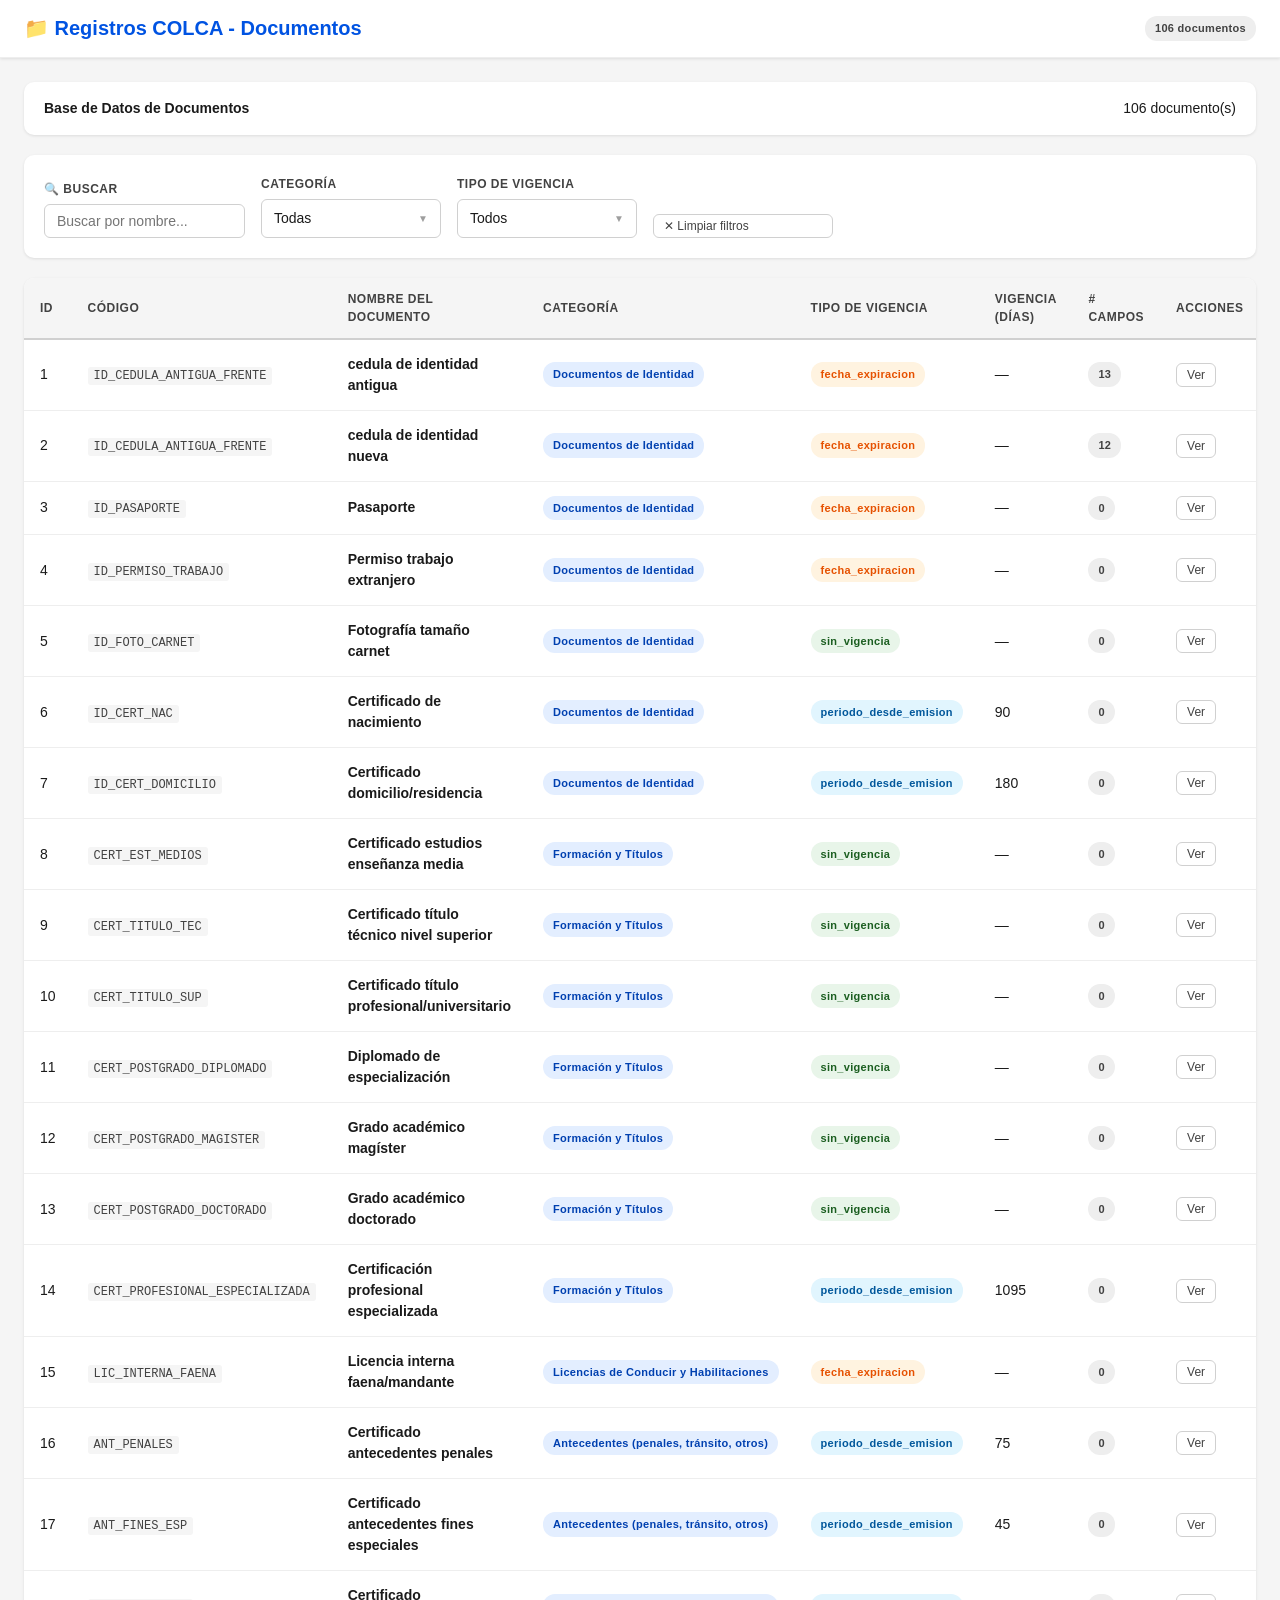
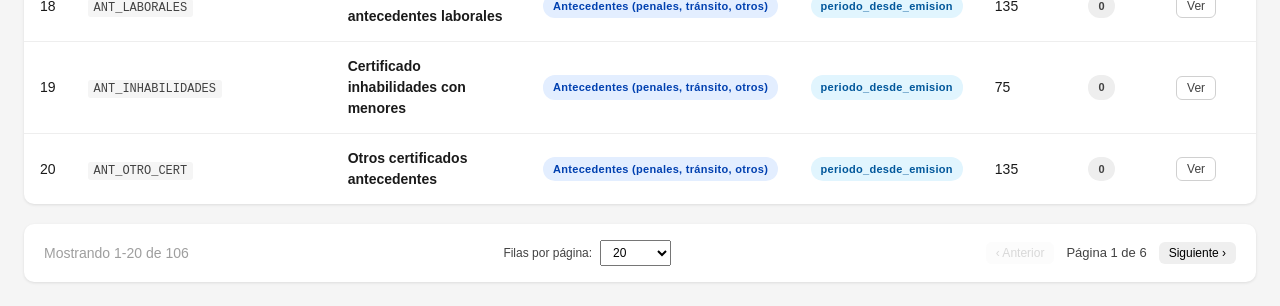
==== commit 1a76a07d: "Add column sorting and fix public page CSS embedding" ====
--- a/documentos_page.html
+++ b/documentos_page.html
@@ -5,6 +5,863 @@
   <meta name="viewport" content="width=device-width, initial-scale=1.0">
   <title>Registros COLCA - Documentos</title>
   <style>
+/* ============================================================================
+   REGISTROS COLCA - Stylesheet
+   Design System & Component Library
+   ============================================================================ */
+
+/* ============================================================================
+   CSS VARIABLES
+   ============================================================================ */
+
+:root {
+  /* Colors */
+  --primary: #0053e2;
+  --primary-hover: #003da3;
+  --secondary: #ffc220;
+  --success: #2a8703;
+  --success-hover: #1f6602;
+  --danger: #ea1100;
+  --danger-hover: #b50d00;
+  --warning: #ff9800;
+  --info: #00bcd4;
+  
+  /* Grays */
+  --gray-10: #f5f5f5;
+  --gray-20: #eeeeee;
+  --gray-50: #d0d0d0;
+  --gray-100: #9e9e9e;
+  --gray-140: #424242;
+  --gray-160: #1a1a1a;
+  
+  /* UI */
+  --border-radius: 6px;
+  --border-radius-lg: 10px;
+  --shadow-sm: 0 1px 3px rgba(0,0,0,.10);
+  --shadow-md: 0 2px 8px rgba(0,0,0,.12);
+  --shadow-lg: 0 4px 16px rgba(0,0,0,.15);
+  
+  /* Typography */
+  --font-family: -apple-system, BlinkMacSystemFont, "Segoe UI", Roboto, "Helvetica Neue", Arial, sans-serif;
+  --font-mono: "Consolas", "Monaco", "Courier New", monospace;
+}
+
+/* ============================================================================
+   BASE STYLES
+   ============================================================================ */
+
+* {
+  box-sizing: border-box;
+  margin: 0;
+  padding: 0;
+}
+
+body {
+  font-family: var(--font-family);
+  font-size: 14px;
+  line-height: 1.5;
+  color: var(--gray-160);
+  background: var(--gray-10);
+  overflow-x: hidden;
+}
+
+h1, h2, h3, h4, h5, h6 {
+  font-weight: 600;
+  line-height: 1.2;
+}
+
+h1 { font-size: 24px; }
+h2 { font-size: 20px; }
+h3 { font-size: 16px; }
+
+/* ============================================================================
+   HEADER
+   ============================================================================ */
+
+.header {
+  background: white;
+  border-bottom: 1px solid var(--gray-20);
+  box-shadow: var(--shadow-sm);
+  position: sticky;
+  top: 0;
+  z-index: 100;
+}
+
+.header-content {
+  max-width: 1400px;
+  margin: 0 auto;
+  padding: 16px 24px;
+  display: flex;
+  align-items: center;
+  justify-content: space-between;
+}
+
+.header h1 {
+  margin: 0;
+  color: var(--primary);
+  font-size: 20px;
+}
+
+.header-actions {
+  display: flex;
+  align-items: center;
+  gap: 10px;
+}
+
+/* ============================================================================
+   CONTAINER
+   ============================================================================ */
+
+.container {
+  max-width: 1400px;
+  margin: 0 auto;
+  padding: 24px;
+}
+
+/* ============================================================================
+   BUTTONS
+   ============================================================================ */
+
+.btn {
+  padding: 8px 16px;
+  border: none;
+  border-radius: var(--border-radius);
+  font-size: 14px;
+  font-weight: 500;
+  font-family: inherit;
+  cursor: pointer;
+  transition: all 0.15s ease;
+  display: inline-flex;
+  align-items: center;
+  gap: 6px;
+  white-space: nowrap;
+}
+
+.btn:disabled {
+  opacity: 0.5;
+  cursor: not-allowed;
+}
+
+.btn-primary {
+  background: var(--primary);
+  color: white;
+}
+
+.btn-primary:hover:not(:disabled) {
+  background: var(--primary-hover);
+}
+
+.btn-success {
+  background: var(--success);
+  color: white;
+}
+
+.btn-success:hover:not(:disabled) {
+  background: var(--success-hover);
+}
+
+.btn-danger {
+  background: var(--danger);
+  color: white;
+}
+
+.btn-danger:hover:not(:disabled) {
+  background: var(--danger-hover);
+}
+
+.btn-outline {
+  background: white;
+  color: var(--gray-140);
+  border: 1px solid var(--gray-50);
+}
+
+.btn-outline:hover:not(:disabled) {
+  background: var(--gray-10);
+  border-color: var(--gray-100);
+}
+
+.btn-sm {
+  padding: 4px 10px;
+  font-size: 12px;
+}
+
+.btn-icon {
+  padding: 6px;
+  background: transparent;
+  border: none;
+  font-size: 18px;
+  color: var(--gray-100);
+  cursor: pointer;
+  transition: color 0.15s;
+}
+
+.btn-icon:hover {
+  color: var(--gray-160);
+}
+
+/* ============================================================================
+   TOOLBAR
+   ============================================================================ */
+
+.toolbar {
+  background: white;
+  border-radius: var(--border-radius-lg);
+  padding: 16px 20px;
+  margin-bottom: 20px;
+  display: flex;
+  align-items: center;
+  justify-content: space-between;
+  box-shadow: var(--shadow-sm);
+}
+
+.toolbar-left, .toolbar-right {
+  display: flex;
+  align-items: center;
+  gap: 10px;
+}
+
+/* ============================================================================
+   FILTERS PANEL
+   ============================================================================ */
+
+.filters-panel {
+  background: white;
+  border-radius: var(--border-radius-lg);
+  padding: 20px;
+  margin-bottom: 20px;
+  box-shadow: var(--shadow-sm);
+  display: flex;
+  flex-wrap: wrap;
+  gap: 16px;
+  align-items: flex-end;
+}
+
+.filter-group {
+  display: flex;
+  flex-direction: column;
+  gap: 6px;
+  min-width: 180px;
+}
+
+.filter-group label {
+  font-size: 12px;
+  font-weight: 600;
+  color: var(--gray-140);
+  text-transform: uppercase;
+  letter-spacing: 0.5px;
+}
+
+/* ============================================================================
+   INPUTS
+   ============================================================================ */
+
+.input-text {
+  padding: 8px 12px;
+  border: 1px solid var(--gray-50);
+  border-radius: var(--border-radius);
+  font-size: 14px;
+  font-family: inherit;
+  transition: border-color 0.15s;
+  width: 100%;
+}
+
+.input-text:focus {
+  outline: none;
+  border-color: var(--primary);
+}
+
+.input-text:disabled {
+  background: var(--gray-10);
+  cursor: not-allowed;
+}
+
+.input-text-inline {
+  padding: 4px 8px;
+  border: 1px solid var(--gray-50);
+  border-radius: var(--border-radius);
+  font-size: 13px;
+  font-family: inherit;
+  width: 100%;
+}
+
+.input-text-inline:focus {
+  outline: none;
+  border-color: var(--primary);
+}
+
+.input-textarea {
+  padding: 10px 12px;
+  border: 1px solid var(--gray-50);
+  border-radius: var(--border-radius);
+  font-size: 14px;
+  font-family: inherit;
+  resize: vertical;
+  width: 100%;
+}
+
+.input-textarea:focus {
+  outline: none;
+  border-color: var(--primary);
+}
+
+.input-select {
+  padding: 8px 12px;
+  border: 1px solid var(--gray-50);
+  border-radius: var(--border-radius);
+  font-size: 14px;
+  font-family: inherit;
+  background: white;
+  cursor: pointer;
+  width: 100%;
+}
+
+.input-select:focus {
+  outline: none;
+  border-color: var(--primary);
+}
+
+.select-sm {
+  padding: 4px 8px;
+  font-size: 12px;
+}
+
+.input-group {
+  display: flex;
+  gap: 8px;
+}
+
+/* ============================================================================
+   MULTI-SELECT DROPDOWN
+   ============================================================================ */
+
+.multi-select {
+  position: relative;
+  min-width: 180px;
+}
+
+.ms-trigger {
+  padding: 8px 12px;
+  border: 1px solid var(--gray-50);
+  border-radius: var(--border-radius);
+  background: white;
+  cursor: pointer;
+  display: flex;
+  align-items: center;
+  justify-content: space-between;
+  gap: 8px;
+  transition: border-color 0.15s;
+}
+
+.ms-trigger:hover {
+  border-color: var(--gray-100);
+}
+
+.ms-text {
+  flex: 1;
+  overflow: hidden;
+  text-overflow: ellipsis;
+  white-space: nowrap;
+  font-size: 14px;
+}
+
+.ms-arrow {
+  color: var(--gray-100);
+  font-size: 10px;
+}
+
+.ms-dropdown {
+  position: absolute;
+  top: 100%;
+  left: 0;
+  right: 0;
+  margin-top: 4px;
+  background: white;
+  border: 1px solid var(--gray-50);
+  border-radius: var(--border-radius);
+  box-shadow: var(--shadow-md);
+  z-index: 1000;
+  max-height: 250px;
+  overflow-y: auto;
+}
+
+.ms-options {
+  padding: 6px;
+}
+
+.ms-option {
+  display: flex;
+  align-items: center;
+  gap: 8px;
+  padding: 8px 10px;
+  border-radius: var(--border-radius);
+  cursor: pointer;
+  transition: background 0.15s;
+}
+
+.ms-option:hover {
+  background: var(--gray-10);
+}
+
+.ms-option input[type="checkbox"] {
+  cursor: pointer;
+}
+
+/* ============================================================================
+   TABLE
+   ============================================================================ */
+
+.table-container {
+  background: white;
+  border-radius: var(--border-radius-lg);
+  box-shadow: var(--shadow-sm);
+  overflow: hidden;
+  margin-bottom: 20px;
+}
+
+.data-table {
+  width: 100%;
+  border-collapse: collapse;
+}
+
+.data-table thead {
+  background: var(--gray-10);
+  border-bottom: 2px solid var(--gray-50);
+}
+
+.data-table th {
+  padding: 12px 16px;
+  text-align: left;
+  font-size: 12px;
+  font-weight: 600;
+  color: var(--gray-140);
+  text-transform: uppercase;
+  letter-spacing: 0.5px;
+}
+
+.data-table th.sortable {
+  cursor: pointer;
+  user-select: none;
+  position: relative;
+  padding-right: 30px;
+}
+
+.data-table th.sortable:hover {
+  background: var(--gray-20);
+}
+
+.data-table th.sortable::after {
+  content: '⇅';
+  position: absolute;
+  right: 10px;
+  opacity: 0.3;
+  font-size: 12px;
+}
+
+.data-table th.sort-asc::after {
+  content: '↑';
+  opacity: 1;
+  color: var(--primary-blue);
+}
+
+.data-table th.sort-desc::after {
+  content: '↓';
+  opacity: 1;
+  color: var(--primary-blue);
+}
+
+.data-table td {
+  padding: 14px 16px;
+  border-bottom: 1px solid var(--gray-20);
+  font-size: 14px;
+}
+
+.data-table tbody tr:last-child td {
+  border-bottom: none;
+}
+
+.table-row-clickable {
+  cursor: pointer;
+  transition: background 0.15s;
+}
+
+.table-row-clickable:hover {
+  background: var(--gray-10);
+}
+
+.empty-state {
+  text-align: center;
+  padding: 60px 20px !important;
+  color: var(--gray-100);
+  font-size: 14px;
+}
+
+.empty-state-small {
+  text-align: center;
+  padding: 20px !important;
+  color: var(--gray-100);
+  font-size: 13px;
+}
+
+/* ============================================================================
+   BADGES
+   ============================================================================ */
+
+.badge {
+  display: inline-block;
+  padding: 4px 10px;
+  border-radius: 12px;
+  font-size: 11px;
+  font-weight: 600;
+  letter-spacing: 0.3px;
+  white-space: nowrap;
+}
+
+.badge-category {
+  background: #e3eeff;
+  color: #0040b0;
+}
+
+.badge-vigencia-fecha_expiracion {
+  background: #fff3e0;
+  color: #e65100;
+}
+
+.badge-vigencia-sin_vigencia {
+  background: #e8f5e9;
+  color: #1b5e20;
+}
+
+.badge-vigencia-periodo_desde_emision {
+  background: #e1f5fe;
+  color: #01579b;
+}
+
+.badge-neutral {
+  background: var(--gray-20);
+  color: var(--gray-140);
+}
+
+.badge-warning {
+  background: var(--warning);
+  color: white;
+  animation: pulse 2s infinite;
+}
+
+@keyframes pulse {
+  0%, 100% { opacity: 1; }
+  50% { opacity: 0.7; }
+}
+
+.code-badge {
+  font-family: var(--font-mono);
+  font-size: 12px;
+  background: var(--gray-10);
+  padding: 2px 6px;
+  border-radius: 3px;
+  color: var(--gray-140);
+}
+
+/* ============================================================================
+   PAGINATION
+   ============================================================================ */
+
+.pagination-bar {
+  background: white;
+  border-radius: var(--border-radius-lg);
+  padding: 16px 20px;
+  box-shadow: var(--shadow-sm);
+  display: flex;
+  align-items: center;
+  justify-content: space-between;
+  flex-wrap: wrap;
+  gap: 16px;
+}
+
+.pagination-info {
+  font-size: 14px;
+  color: var(--gray-100);
+}
+
+.pagination-controls {
+  display: flex;
+  align-items: center;
+  gap: 8px;
+}
+
+.pagination-controls label {
+  font-size: 12px;
+  color: var(--gray-140);
+}
+
+.pagination-buttons {
+  display: flex;
+  align-items: center;
+  gap: 12px;
+}
+
+#page-indicator {
+  font-size: 13px;
+  color: var(--gray-140);
+  font-weight: 500;
+}
+
+/* ============================================================================
+   SIDEBAR
+   ============================================================================ */
+
+.sidebar {
+  position: fixed;
+  top: 0;
+  right: 0;
+  width: 500px;
+  height: 100vh;
+  background: white;
+  box-shadow: var(--shadow-lg);
+  z-index: 1001;
+  display: none;
+  flex-direction: column;
+  animation: slideIn 0.25s ease-out;
+}
+
+@keyframes slideIn {
+  from {
+    transform: translateX(100%);
+  }
+  to {
+    transform: translateX(0);
+  }
+}
+
+.sidebar-overlay {
+  position: fixed;
+  top: 0;
+  left: 0;
+  width: 100%;
+  height: 100%;
+  background: rgba(0, 0, 0, 0.4);
+  z-index: 1000;
+  display: none;
+  animation: fadeIn 0.25s ease-out;
+}
+
+@keyframes fadeIn {
+  from { opacity: 0; }
+  to { opacity: 1; }
+}
+
+.sidebar-header {
+  padding: 20px 24px;
+  border-bottom: 1px solid var(--gray-20);
+  display: flex;
+  align-items: center;
+  justify-content: space-between;
+}
+
+.sidebar-header h2 {
+  font-size: 18px;
+  font-weight: 600;
+  color: var(--gray-160);
+  margin: 0;
+  flex: 1;
+  overflow: hidden;
+  text-overflow: ellipsis;
+  white-space: nowrap;
+}
+
+.sidebar-tabs {
+  display: flex;
+  border-bottom: 1px solid var(--gray-20);
+  background: var(--gray-10);
+}
+
+.tab-btn {
+  flex: 1;
+  padding: 12px 16px;
+  border: none;
+  background: transparent;
+  font-size: 13px;
+  font-weight: 500;
+  color: var(--gray-100);
+  cursor: pointer;
+  transition: all 0.15s;
+  border-bottom: 2px solid transparent;
+}
+
+.tab-btn:hover {
+  color: var(--gray-160);
+  background: white;
+}
+
+.tab-btn.active {
+  color: var(--primary);
+  background: white;
+  border-bottom-color: var(--primary);
+}
+
+.sidebar-body {
+  flex: 1;
+  overflow-y: auto;
+  padding: 24px;
+}
+
+.sidebar-footer {
+  padding: 16px 24px;
+  border-top: 1px solid var(--gray-20);
+  display: flex;
+  gap: 10px;
+}
+
+/* ============================================================================
+   FORM COMPONENTS
+   ============================================================================ */
+
+.form-section {
+  display: flex;
+  flex-direction: column;
+  gap: 20px;
+}
+
+.form-group {
+  display: flex;
+  flex-direction: column;
+  gap: 6px;
+}
+
+.form-label {
+  font-size: 13px;
+  font-weight: 600;
+  color: var(--gray-140);
+}
+
+.form-hint {
+  font-size: 12px;
+  color: var(--gray-100);
+  font-style: italic;
+}
+
+/* ============================================================================
+   INFO BOX
+   ============================================================================ */
+
+.info-box {
+  padding: 16px;
+  border-radius: var(--border-radius);
+  border-left: 4px solid;
+  background: var(--gray-10);
+  margin-top: 10px;
+}
+
+.info-box-blue {
+  border-left-color: var(--info);
+  background: #e1f5fe;
+}
+
+.info-box-gray {
+  border-left-color: var(--gray-100);
+  background: var(--gray-10);
+}
+
+.info-box-title {
+  font-size: 13px;
+  font-weight: 600;
+  margin-bottom: 8px;
+  color: var(--gray-160);
+}
+
+.info-box p {
+  font-size: 13px;
+  color: var(--gray-140);
+  margin: 6px 0;
+}
+
+.info-list {
+  margin: 8px 0;
+  padding-left: 20px;
+}
+
+.info-list li {
+  font-size: 13px;
+  color: var(--gray-140);
+  margin: 4px 0;
+}
+
+/* ============================================================================
+   MINI TABLE (for nested data)
+   ============================================================================ */
+
+.mini-table {
+  width: 100%;
+  border-collapse: collapse;
+  border: 1px solid var(--gray-50);
+  border-radius: var(--border-radius);
+  overflow: hidden;
+}
+
+.mini-table thead {
+  background: var(--gray-10);
+}
+
+.mini-table th {
+  padding: 10px 12px;
+  text-align: left;
+  font-size: 12px;
+  font-weight: 600;
+  color: var(--gray-140);
+  border-bottom: 1px solid var(--gray-50);
+}
+
+.mini-table td {
+  padding: 10px 12px;
+  font-size: 13px;
+  border-bottom: 1px solid var(--gray-20);
+}
+
+.mini-table tbody tr:last-child td {
+  border-bottom: none;
+}
+
+/* ============================================================================
+   RESPONSIVE
+   ============================================================================ */
+
+@media (max-width: 768px) {
+  .sidebar {
+    width: 100%;
+  }
+  
+  .filters-panel {
+    flex-direction: column;
+  }
+  
+  .filter-group {
+    width: 100%;
+  }
+  
+  .toolbar {
+    flex-direction: column;
+    align-items: stretch;
+  }
+  
+  .toolbar-left, .toolbar-right {
+    flex-direction: column;
+  }
+  
+  .pagination-bar {
+    flex-direction: column;
+    align-items: stretch;
+  }
+}
+
+/* ============================================================================
+   UTILITIES
+   ============================================================================ */
+
+.text-center { text-align: center; }
+.text-right { text-align: right; }
+.mt-10 { margin-top: 10px; }
+.mt-20 { margin-top: 20px; }
+.mb-10 { margin-bottom: 10px; }
+.mb-20 { margin-bottom: 20px; }
 
   </style>
 </head>
@@ -24,7 +881,7 @@
     <!-- Toolbar -->
     <div class="toolbar">
       <div class="toolbar-left">
-        <strong>Base de Datos de Documentos (Solo Lectura)</strong>
+        <strong>Base de Datos de Documentos</strong>
       </div>
       <div class="toolbar-right">
         <span id="stats-summary"></span>
@@ -40,16 +897,28 @@
 
       <div class="filter-group">
         <label>Categoría</label>
-        <select id="filter-categoria" class="input-select">
-          <option value="">Todas</option>
-        </select>
+        <div class="multi-select" id="ms-categoria">
+          <div class="ms-trigger">
+            <span class="ms-text">Todas</span>
+            <span class="ms-arrow">▼</span>
+          </div>
+          <div class="ms-dropdown" style="display:none">
+            <div class="ms-options" id="ms-categoria-opts"></div>
+          </div>
+        </div>
       </div>
 
       <div class="filter-group">
         <label>Tipo de Vigencia</label>
-        <select id="filter-vigencia" class="input-select">
-          <option value="">Todos</option>
-        </select>
+        <div class="multi-select" id="ms-vigencia">
+          <div class="ms-trigger">
+            <span class="ms-text">Todos</span>
+            <span class="ms-arrow">▼</span>
+          </div>
+          <div class="ms-dropdown" style="display:none">
+            <div class="ms-options" id="ms-vigencia-opts"></div>
+          </div>
+        </div>
       </div>
 
       <div class="filter-group">
@@ -63,6 +932,7 @@
         <thead>
           <tr>
             <th>ID</th>
+            <th>Código</th>
             <th>Nombre del Documento</th>
             <th>Categoría</th>
             <th>Tipo de Vigencia</th>
@@ -113,11 +983,13 @@
     <div class="sidebar-body" id="sidebar-body"></div>
   </div>
 
-  <!-- Overlay for sidebar -->
+  <!-- Overlay -->
   <div class="sidebar-overlay" id="sidebar-overlay" style="display: none;"></div>
 
   <script>
-    // Embedded data
+    // ========================================================================
+    // EMBEDDED DATA
+    // ========================================================================
     const DOCUMENTS = [
   {
     "id": "1",
@@ -1363,198 +2235,251 @@
     "comentario": ""
   }
 ];
-    
-    // Read-only state
+
+    // ========================================================================
+    // STATE
+    // ========================================================================
     const STATE = {
       documents: DOCUMENTS,
-      filteredDocuments: [],
+      filteredDocuments: DOCUMENTS,
+      filterState: {
+        search: '',
+        categoria: [],
+        tipo_vigencia: []
+      },
       currentPage: 1,
       rowsPerPage: 20,
-      filterSearch: '',
-      filterCategoria: '',
-      filterVigencia: '',
       selectedDocumentId: null
     };
-    
-    // Initialize
-    function init() {
-      STATE.filteredDocuments = STATE.documents;
-      buildFilterOptions();
-      applyFilters();
-      attachEventListeners();
+
+    // ========================================================================
+    // HELPERS
+    // ========================================================================
+    function escapeHtml(text) {
+      const div = document.createElement('div');
+      div.textContent = text;
+      return div.innerHTML;
     }
-    
-    // Build filter options
-    function buildFilterOptions() {
-      const categorias = [...new Set(STATE.documents.map(d => d.categoria).filter(c => c))].sort();
-      const vigencias = [...new Set(STATE.documents.map(d => d.tipo_vigencia).filter(v => v))].sort();
-      
-      const catSelect = document.getElementById('filter-categoria');
-      categorias.forEach(cat => {
-        const opt = document.createElement('option');
-        opt.value = cat;
-        opt.textContent = cat;
-        catSelect.appendChild(opt);
+
+    // ========================================================================
+    // FILTERS
+    // ========================================================================
+    function buildMultiSelectOptions(containerId, fieldName) {
+      const uniqueValues = [...new Set(
+        STATE.documents.map(doc => doc[fieldName]).filter(v => v && v.trim() !== '')
+      )].sort();
+      
+      const container = document.getElementById(containerId + '-opts');
+      container.innerHTML = uniqueValues.map(value => `
+        <label class="ms-option">
+          <input type="checkbox" value="${escapeHtml(value)}" 
+                 onchange="onFilterChange('${fieldName}', this)">
+          <span>${escapeHtml(value)}</span>
+        </label>
+      `).join('');
+    }
+
+    function onFilterChange(fieldName, checkbox) {
+      const value = checkbox.value;
+      
+      if (checkbox.checked) {
+        if (!STATE.filterState[fieldName].includes(value)) {
+          STATE.filterState[fieldName].push(value);
+        }
+      } else {
+        STATE.filterState[fieldName] = STATE.filterState[fieldName].filter(v => v !== value);
+      }
+      
+      updateMultiSelectText(fieldName);
+      applyFiltersAndRender();
+    }
+
+    function updateMultiSelectText(fieldName) {
+      const msId = {
+        'categoria': 'ms-categoria',
+        'tipo_vigencia': 'ms-vigencia'
+      }[fieldName];
+      
+      const selected = STATE.filterState[fieldName];
+      const textEl = document.querySelector(`#${msId} .ms-text`);
+      
+      if (selected.length === 0) {
+        textEl.textContent = fieldName === 'categoria' ? 'Todas' : 'Todos';
+      } else if (selected.length === 1) {
+        textEl.textContent = selected[0];
+      } else {
+        textEl.textContent = `${selected.length} seleccionados`;
+      }
+    }
+
+    function applyFiltersAndRender() {
+      let filtered = [...STATE.documents];
+      
+      // Search filter
+      if (STATE.filterState.search.trim() !== '') {
+        const searchLower = STATE.filterState.search.toLowerCase();
+        filtered = filtered.filter(doc => 
+          (doc.nombre || '').toLowerCase().includes(searchLower) ||
+          (doc.codigo || '').toLowerCase().includes(searchLower) ||
+          (doc.categoria || '').toLowerCase().includes(searchLower)
+        );
+      }
+      
+      // Categoria filter
+      if (STATE.filterState.categoria.length > 0) {
+        filtered = filtered.filter(doc => 
+          STATE.filterState.categoria.includes(doc.categoria)
+        );
+      }
+      
+      // Tipo vigencia filter
+      if (STATE.filterState.tipo_vigencia.length > 0) {
+        filtered = filtered.filter(doc => 
+          STATE.filterState.tipo_vigencia.includes(doc.tipo_vigencia)
+        );
+      }
+      
+      STATE.filteredDocuments = filtered;
+      STATE.currentPage = 1;
+      
+      renderTable();
+      updatePagination();
+      updateStatsSummary();
+    }
+
+    function clearAllFilters() {
+      STATE.filterState = {
+        search: '',
+        categoria: [],
+        tipo_vigencia: []
+      };
+      
+      document.getElementById('filter-search').value = '';
+      document.querySelectorAll('.ms-option input[type="checkbox"]').forEach(cb => {
+        cb.checked = false;
       });
       
-      const vigSelect = document.getElementById('filter-vigencia');
-      vigencias.forEach(vig => {
-        const opt = document.createElement('option');
-        opt.value = vig;
-        opt.textContent = vig;
-        vigSelect.appendChild(opt);
-      });
+      updateMultiSelectText('categoria');
+      updateMultiSelectText('tipo_vigencia');
+      applyFiltersAndRender();
     }
-    
-    // Apply filters
-    function applyFilters() {
-      STATE.filteredDocuments = STATE.documents.filter(doc => {
-        if (STATE.filterSearch && !doc.nombre.toLowerCase().includes(STATE.filterSearch.toLowerCase())) {
-          return false;
-        }
-        if (STATE.filterCategoria && doc.categoria !== STATE.filterCategoria) {
-          return false;
-        }
-        if (STATE.filterVigencia && doc.tipo_vigencia !== STATE.filterVigencia) {
-          return false;
-        }
-        return true;
-      });
-      
-      STATE.currentPage = 1;
-      renderTable();
-    }
-    
-    // Render table
+
+    // ========================================================================
+    // TABLE
+    // ========================================================================
     function renderTable() {
       const tbody = document.getElementById('table-body');
-      const start = (STATE.currentPage - 1) * STATE.rowsPerPage;
-      const end = start + STATE.rowsPerPage;
-      const pageData = STATE.filteredDocuments.slice(start, end);
-      
-      tbody.innerHTML = pageData.map((doc, idx) => `
-        <tr onclick="openSidebar(${doc.id})">
-          <td>${doc.id}</td>
+      const startIdx = (STATE.currentPage - 1) * STATE.rowsPerPage;
+      const endIdx = startIdx + STATE.rowsPerPage;
+      const pageData = STATE.filteredDocuments.slice(startIdx, endIdx);
+      
+      if (pageData.length === 0) {
+        tbody.innerHTML = `
+          <tr>
+            <td colspan="8" class="empty-state">No hay documentos que coincidan con los filtros</td>
+          </tr>
+        `;
+        return;
+      }
+      
+      tbody.innerHTML = pageData.map(doc => `
+        <tr onclick="openDocumentSidebar('${doc.id}')" class="table-row-clickable">
+          <td>${escapeHtml(doc.id)}</td>
+          <td><code class="code-badge">${escapeHtml(doc.codigo)}</code></td>
           <td><strong>${escapeHtml(doc.nombre)}</strong></td>
-          <td><span class="badge badge-neutral">${escapeHtml(doc.categoria)}</span></td>
-          <td>${escapeHtml(doc.tipo_vigencia)}</td>
+          <td><span class="badge badge-category">${escapeHtml(doc.categoria)}</span></td>
+          <td><span class="badge badge-vigencia-${doc.tipo_vigencia}">${escapeHtml(doc.tipo_vigencia)}</span></td>
           <td>${escapeHtml(doc.vigencia_dias)}</td>
-          <td><span class="badge badge-primary">${doc.campos.length}</span></td>
-          <td><button class="btn btn-sm btn-outline" onclick="event.stopPropagation(); openSidebar(${doc.id})">Ver</button></td>
+          <td><span class="badge badge-neutral">${doc.campos.length}</span></td>
+          <td onclick="event.stopPropagation()">
+            <button class="btn btn-sm btn-outline" onclick="openDocumentSidebar('${doc.id}')">Ver</button>
+          </td>
         </tr>
       `).join('');
-      
-      updatePagination();
-      updateStats();
     }
-    
-    // Update pagination
+
     function updatePagination() {
       const totalPages = Math.ceil(STATE.filteredDocuments.length / STATE.rowsPerPage);
-      const start = (STATE.currentPage - 1) * STATE.rowsPerPage + 1;
-      const end = Math.min(start + STATE.rowsPerPage - 1, STATE.filteredDocuments.length);
-      
-      document.getElementById('pagination-info').textContent = `Mostrando ${start}-${end} de ${STATE.filteredDocuments.length}`;
-      document.getElementById('page-indicator').textContent = `Página ${STATE.currentPage} de ${totalPages}`;
+      const startIdx = (STATE.currentPage - 1) * STATE.rowsPerPage + 1;
+      const endIdx = Math.min(startIdx + STATE.rowsPerPage - 1, STATE.filteredDocuments.length);
+      
+      document.getElementById('pagination-info').textContent = 
+        `Mostrando ${startIdx}-${endIdx} de ${STATE.filteredDocuments.length}`;
+      document.getElementById('page-indicator').textContent = 
+        `Página ${STATE.currentPage} de ${totalPages || 1}`;
+      
       document.getElementById('btn-prev-page').disabled = STATE.currentPage === 1;
       document.getElementById('btn-next-page').disabled = STATE.currentPage >= totalPages;
     }
-    
-    // Update stats
-    function updateStats() {
-      document.getElementById('total-docs').textContent = `${STATE.filteredDocuments.length} documentos`;
-      document.getElementById('stats-summary').textContent = `Total: ${STATE.documents.length} | Mostrando: ${STATE.filteredDocuments.length}`;
+
+    function updateStatsSummary() {
+      document.getElementById('stats-summary').textContent = 
+        `${STATE.filteredDocuments.length} documento(s)`;
+      document.getElementById('total-docs').textContent = 
+        `${STATE.documents.length} documentos`;
     }
-    
-    // Open sidebar
-    function openSidebar(id) {
-      const doc = STATE.documents.find(d => d.id === id);
+
+    // ========================================================================
+    // SIDEBAR (READ-ONLY)
+    // ========================================================================
+    function openDocumentSidebar(documentId) {
+      STATE.selectedDocumentId = documentId;
+      const doc = STATE.documents.find(d => d.id === documentId);
       if (!doc) return;
       
-      STATE.selectedDocumentId = id;
-      document.getElementById('sidebar-title').textContent = doc.nombre;
       document.getElementById('sidebar').style.display = 'flex';
       document.getElementById('sidebar-overlay').style.display = 'block';
-      
-      renderSidebarTab('general', doc);
+      document.getElementById('sidebar-title').textContent = doc.nombre || 'Sin nombre';
+      
+      switchTab('general');
     }
-    
-    // Close sidebar
+
     function closeSidebar() {
       document.getElementById('sidebar').style.display = 'none';
       document.getElementById('sidebar-overlay').style.display = 'none';
     }
-    
-    // Switch sidebar tab
+
     function switchTab(tabId) {
       document.querySelectorAll('.tab-btn').forEach(btn => {
-        btn.classList.toggle('active', btn.dataset.tab === tabId);
+        btn.classList.remove('active');
+        if (btn.dataset.tab === tabId) btn.classList.add('active');
       });
       
       const doc = STATE.documents.find(d => d.id === STATE.selectedDocumentId);
-      if (doc) renderSidebarTab(tabId, doc);
+      if (doc) renderTabContent(tabId, doc);
     }
-    
-    // Render sidebar tab
-    function renderSidebarTab(tabId, doc) {
+
+    function renderTabContent(tabId, doc) {
       const container = document.getElementById('sidebar-body');
       
       switch (tabId) {
         case 'general':
           container.innerHTML = `
             <div class="form-section">
-              <div class="form-group">
-                <label class="form-label">ID</label>
-                <input type="text" class="input-text" value="${escapeHtml(doc.id)}" disabled>
-              </div>
-              <div class="form-group">
-                <label class="form-label">Nombre del Documento</label>
-                <input type="text" class="input-text" value="${escapeHtml(doc.nombre)}" disabled>
-              </div>
-              <div class="form-group">
-                <label class="form-label">Categoría</label>
-                <input type="text" class="input-text" value="${escapeHtml(doc.categoria)}" disabled>
-              </div>
-              <div class="form-group">
-                <label class="form-label">¿Puede tener más de 1?</label>
-                <input type="text" class="input-text" value="${escapeHtml(doc.puede_tener_mas)}" disabled>
-              </div>
+              <div class="form-group"><label class="form-label">ID</label><p>${escapeHtml(doc.id)}</p></div>
+              <div class="form-group"><label class="form-label">Código</label><p><code>${escapeHtml(doc.codigo)}</code></p></div>
+              <div class="form-group"><label class="form-label">Nombre</label><p><strong>${escapeHtml(doc.nombre)}</strong></p></div>
+              <div class="form-group"><label class="form-label">Categoría</label><p>${escapeHtml(doc.categoria)}</p></div>
+              <div class="form-group"><label class="form-label">Puede tener +1</label><p>${escapeHtml(doc.puede_tener_mas)}</p></div>
             </div>
           `;
           break;
         case 'vigencia':
           container.innerHTML = `
             <div class="form-section">
-              <div class="form-group">
-                <label class="form-label">Tipo de Vigencia</label>
-                <input type="text" class="input-text" value="${escapeHtml(doc.tipo_vigencia)}" disabled>
-              </div>
-              <div class="form-group">
-                <label class="form-label">Vigencia Sugerida (días)</label>
-                <input type="text" class="input-text" value="${escapeHtml(doc.vigencia_dias)}" disabled>
-              </div>
+              <div class="form-group"><label class="form-label">Tipo</label><p>${escapeHtml(doc.tipo_vigencia)}</p></div>
+              <div class="form-group"><label class="form-label">Días</label><p>${escapeHtml(doc.vigencia_dias)}</p></div>
             </div>
           `;
           break;
         case 'campos':
           const camposHTML = doc.campos.length > 0 
-            ? doc.campos.map((campo, idx) => `
-                <tr>
-                  <td>${idx + 1}</td>
-                  <td>${escapeHtml(campo.nombre)}</td>
-                </tr>
-              `).join('')
-            : '<tr><td colspan="2" style="text-align:center;padding:20px;color:#999;">No hay campos definidos</td></tr>';
-          
+            ? doc.campos.map((c, i) => `<tr><td>${i+1}</td><td>${escapeHtml(c.nombre)}</td></tr>`).join('')
+            : '<tr><td colspan="2" class="empty-state-small">Sin campos</td></tr>';
           container.innerHTML = `
             <div class="form-section">
               <table class="mini-table">
-                <thead>
-                  <tr>
-                    <th style="width: 50px;">#</th>
-                    <th>Nombre del Campo</th>
-                  </tr>
-                </thead>
+                <thead><tr><th>#</th><th>Campo</th></tr></thead>
                 <tbody>${camposHTML}</tbody>
               </table>
             </div>
@@ -1563,62 +2488,46 @@
         case 'notas':
           container.innerHTML = `
             <div class="form-section">
-              <div class="form-group">
-                <label class="form-label">Comentarios y Notas</label>
-                <textarea class="input-textarea" rows="10" disabled>${escapeHtml(doc.comentario)}</textarea>
-              </div>
+              <div class="form-group"><label class="form-label">Comentario</label><p>${escapeHtml(doc.comentario) || '<em>Sin comentarios</em>'}</p></div>
             </div>
           `;
           break;
       }
     }
-    
-    // Attach event listeners
-    function attachEventListeners() {
+
+    // ========================================================================
+    // INIT
+    // ========================================================================
+    document.addEventListener('DOMContentLoaded', () => {
+      buildMultiSelectOptions('ms-categoria', 'categoria');
+      buildMultiSelectOptions('ms-vigencia', 'tipo_vigencia');
+      
       document.getElementById('filter-search').addEventListener('input', e => {
-        STATE.filterSearch = e.target.value;
-        applyFilters();
+        STATE.filterState.search = e.target.value;
+        applyFiltersAndRender();
       });
       
-      document.getElementById('filter-categoria').addEventListener('change', e => {
-        STATE.filterCategoria = e.target.value;
-        applyFilters();
-      });
-      
-      document.getElementById('filter-vigencia').addEventListener('change', e => {
-        STATE.filterVigencia = e.target.value;
-        applyFilters();
-      });
-      
-      document.getElementById('btn-clear-filters').addEventListener('click', () => {
-        STATE.filterSearch = '';
-        STATE.filterCategoria = '';
-        STATE.filterVigencia = '';
-        document.getElementById('filter-search').value = '';
-        document.getElementById('filter-categoria').value = '';
-        document.getElementById('filter-vigencia').value = '';
-        applyFilters();
-      });
-      
-      document.getElementById('rows-per-page').addEventListener('change', e => {
-        STATE.rowsPerPage = parseInt(e.target.value);
-        STATE.currentPage = 1;
-        renderTable();
-      });
-      
+      document.getElementById('btn-clear-filters').addEventListener('click', clearAllFilters);
       document.getElementById('btn-prev-page').addEventListener('click', () => {
         if (STATE.currentPage > 1) {
           STATE.currentPage--;
           renderTable();
+          updatePagination();
         }
       });
-      
       document.getElementById('btn-next-page').addEventListener('click', () => {
         const totalPages = Math.ceil(STATE.filteredDocuments.length / STATE.rowsPerPage);
         if (STATE.currentPage < totalPages) {
           STATE.currentPage++;
           renderTable();
+          updatePagination();
         }
+      });
+      document.getElementById('rows-per-page').addEventListener('change', e => {
+        STATE.rowsPerPage = parseInt(e.target.value);
+        STATE.currentPage = 1;
+        renderTable();
+        updatePagination();
       });
       
       document.getElementById('btn-close-sidebar').addEventListener('click', closeSidebar);
@@ -1627,17 +2536,26 @@
       document.querySelectorAll('.tab-btn').forEach(btn => {
         btn.addEventListener('click', () => switchTab(btn.dataset.tab));
       });
-    }
-    
-    // Escape HTML
-    function escapeHtml(text) {
-      const div = document.createElement('div');
-      div.textContent = text || '';
-      return div.innerHTML;
-    }
-    
-    // Initialize on load
-    document.addEventListener('DOMContentLoaded', init);
+      
+      // Multi-select dropdowns
+      document.querySelectorAll('.multi-select').forEach(ms => {
+        const trigger = ms.querySelector('.ms-trigger');
+        const dropdown = ms.querySelector('.ms-dropdown');
+        trigger.addEventListener('click', e => {
+          e.stopPropagation();
+          document.querySelectorAll('.ms-dropdown').forEach(d => {
+            if (d !== dropdown) d.style.display = 'none';
+          });
+          dropdown.style.display = dropdown.style.display === 'none' ? 'block' : 'none';
+        });
+      });
+      
+      document.addEventListener('click', () => {
+        document.querySelectorAll('.ms-dropdown').forEach(d => d.style.display = 'none');
+      });
+      
+      applyFiltersAndRender();
+    });
   </script>
 </body>
 </html>
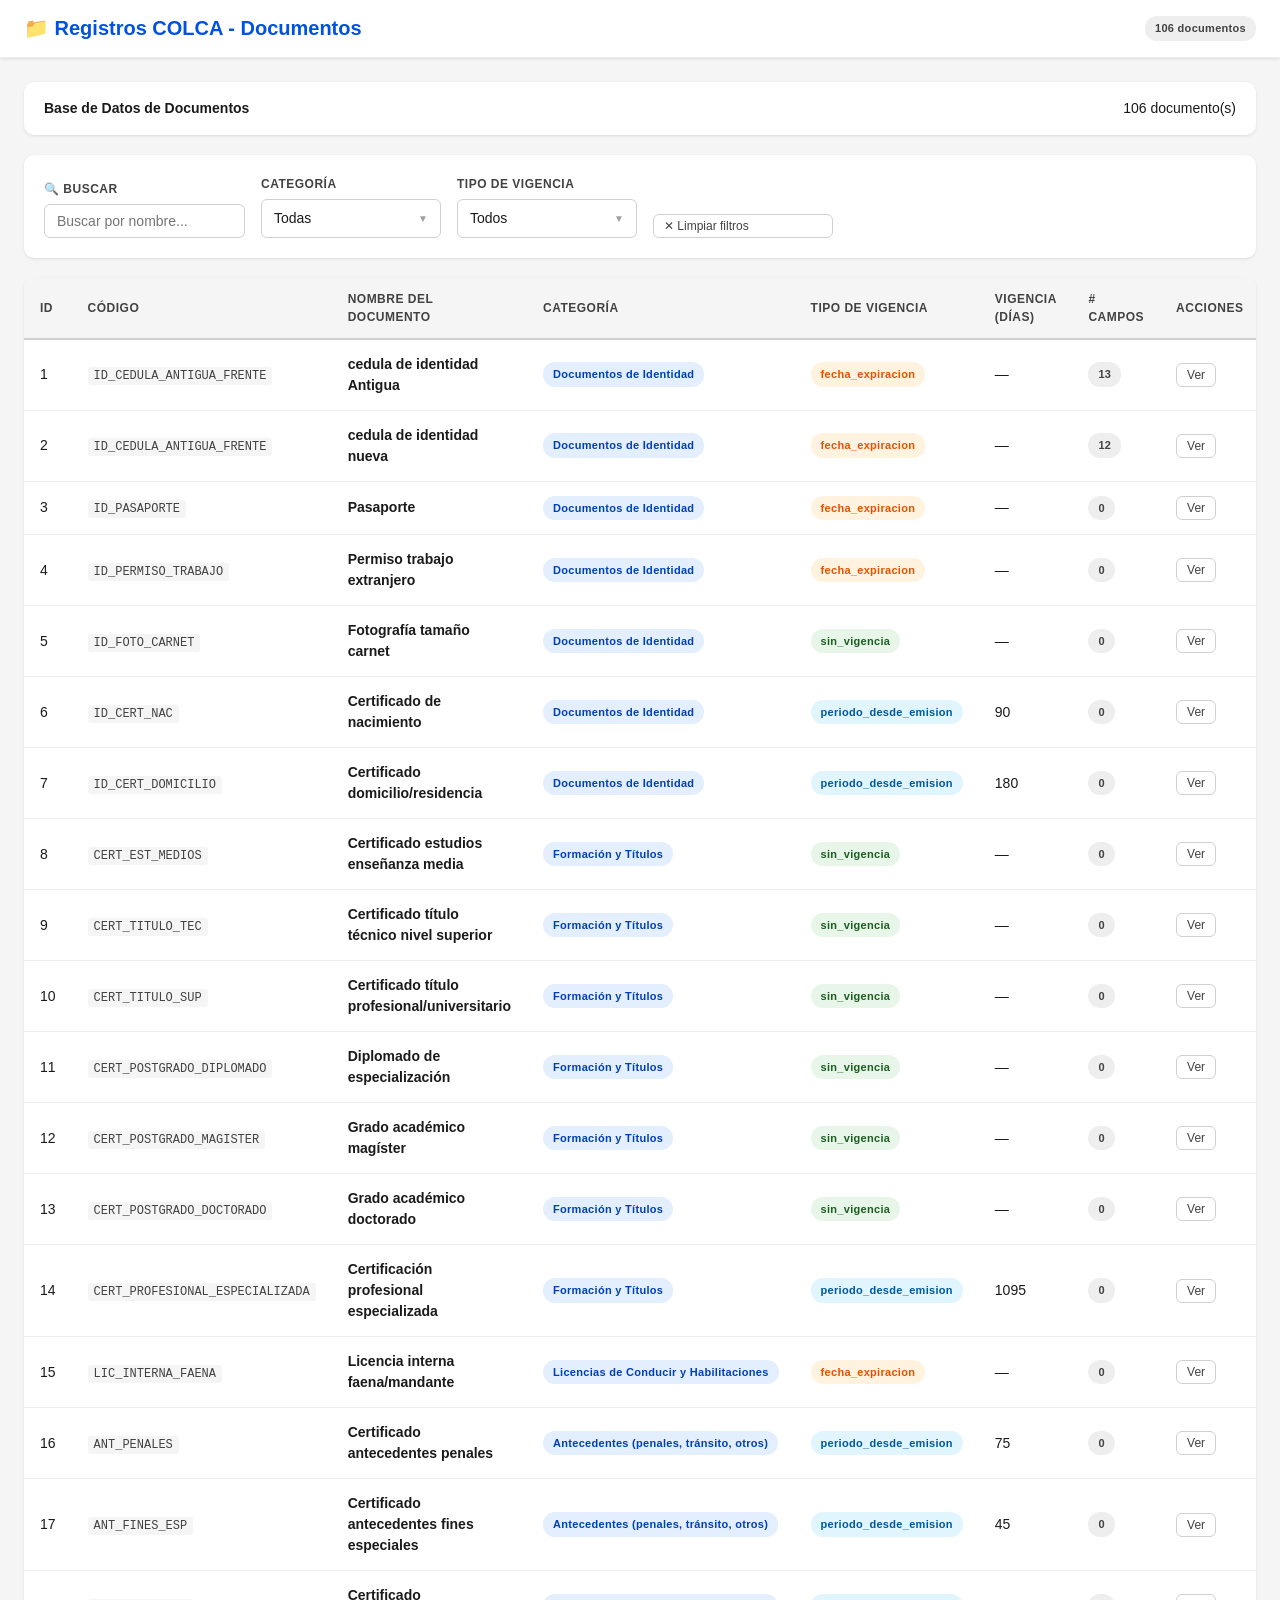
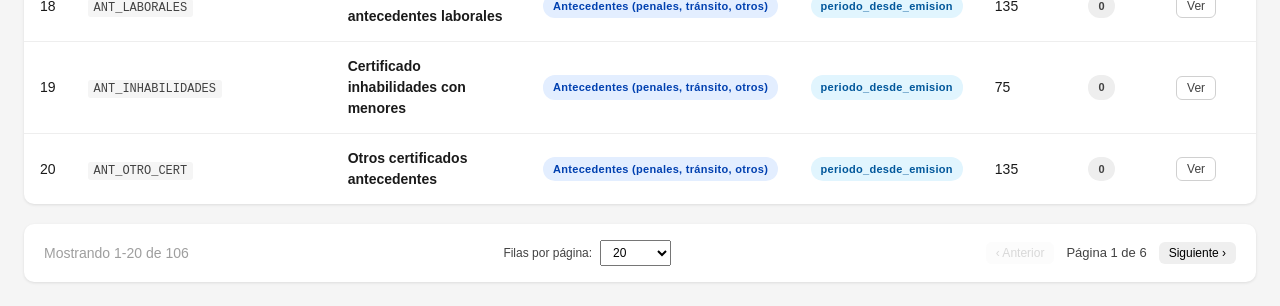
==== commit 2588629f: "Update public page - 26-05-2026 19:53:54,37" ====
--- a/documentos_page.html
+++ b/documentos_page.html
@@ -994,7 +994,7 @@
   {
     "id": "1",
     "codigo": "ID_CEDULA_ANTIGUA_FRENTE",
-    "nombre": "cedula de identidad antigua",
+    "nombre": "cedula de identidad Antigua",
     "puede_tener_mas": "no",
     "categoria": "Documentos de Identidad",
     "tipo_vigencia": "fecha_expiracion",
